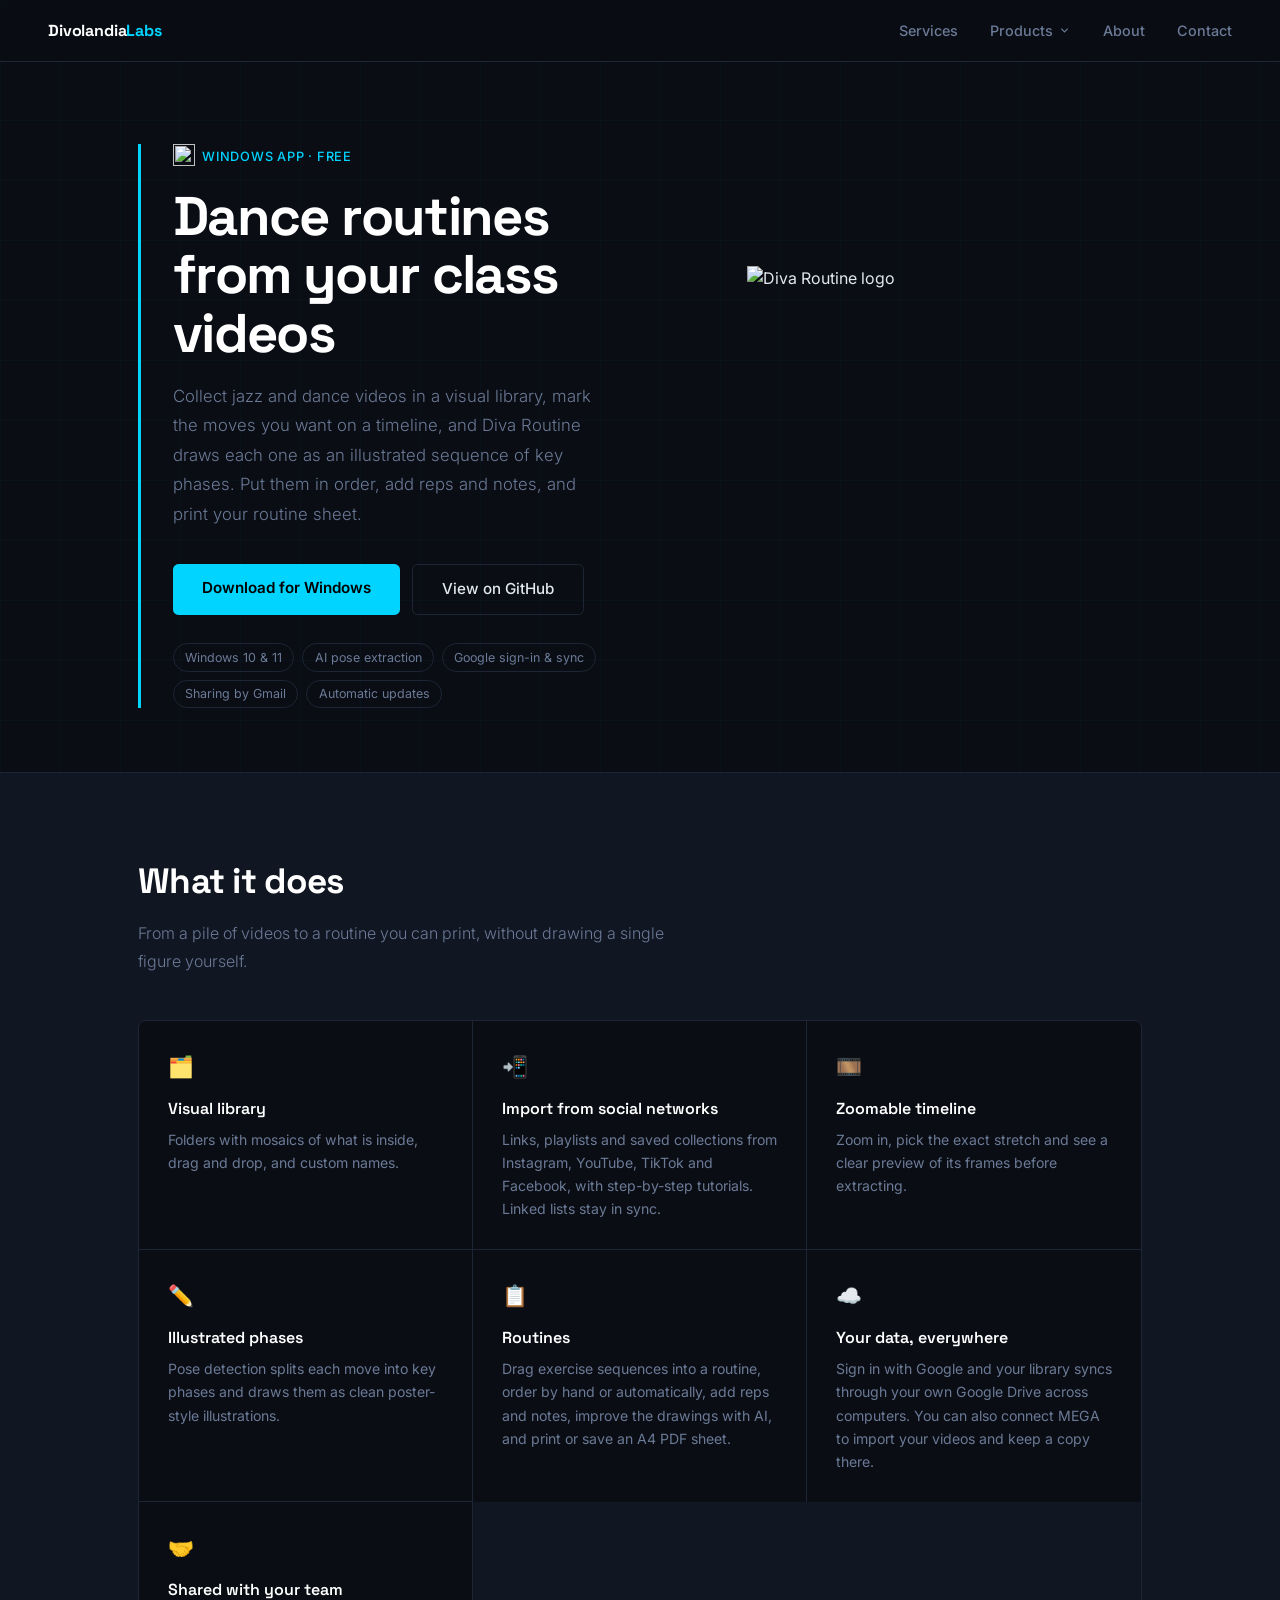
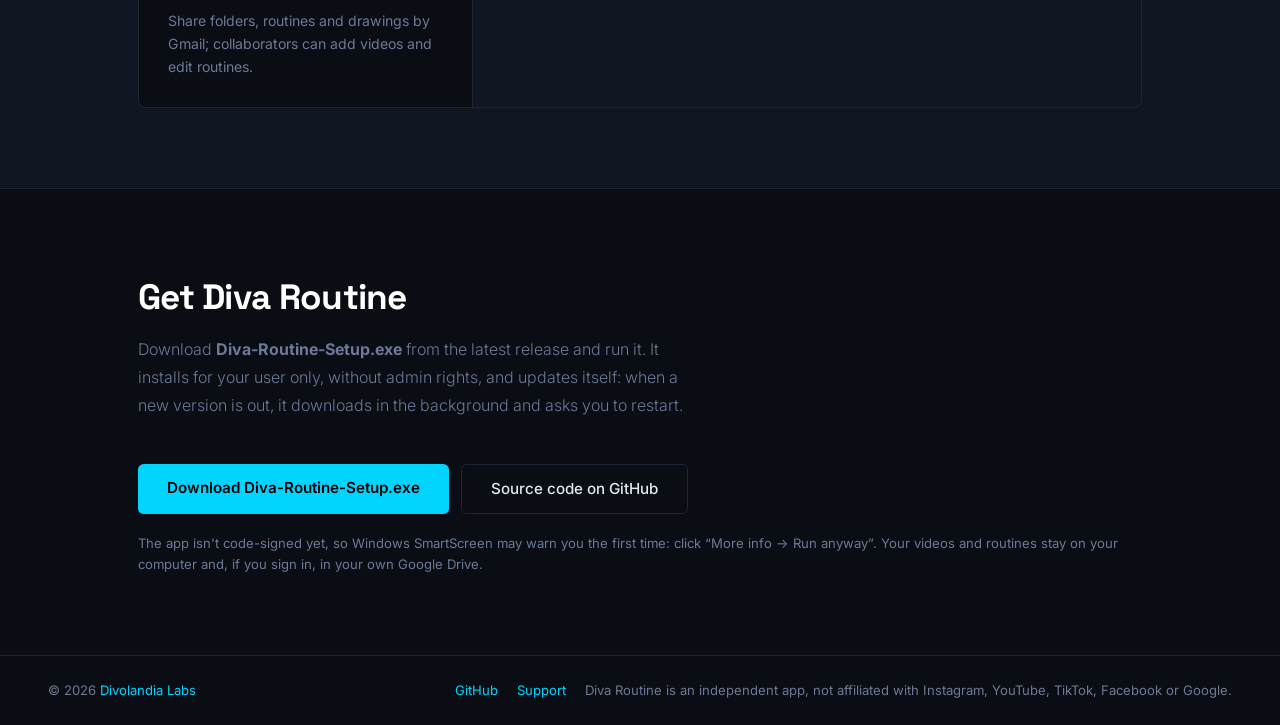
==== diva-routine/index.html @ fcf29b05 "update: Diva Routine — exercise sequences, AI drawings and MEGA" ====
<!DOCTYPE html>
<html lang="en">
<head>
  <meta charset="UTF-8" />
  <meta name="viewport" content="width=device-width, initial-scale=1.0, viewport-fit=cover" />
  <title>Diva Routine — Divolandia Labs</title>
  <meta name="description" content="Diva Routine turns dance class videos into illustrated training routines: AI pose extraction, printable sheets, Google sync and sharing. Free for Windows." />
  <link rel="canonical" href="https://divolandialabs.github.io/diva-routine/" />
  <meta name="theme-color" content="#0a0d14" />
  <meta name="color-scheme" content="dark" />
  <link rel="icon" href="img/icon.png" />

  <meta property="og:type" content="website" />
  <meta property="og:url" content="https://divolandialabs.github.io/diva-routine/" />
  <meta property="og:site_name" content="Divolandia Labs" />
  <meta property="og:title" content="Diva Routine — Dance routines from your videos" />
  <meta property="og:description" content="Collect class videos, mark the moves on a timeline and get illustrated routine sheets." />
  <meta property="og:image" content="https://divolandialabs.github.io/diva-routine/img/icon.png" />

  <link rel="preconnect" href="https://fonts.googleapis.com" />
  <link rel="preconnect" href="https://fonts.gstatic.com" crossorigin />
  <link href="https://fonts.googleapis.com/css2?family=Space+Grotesk:wght@300;400;500;700&family=Inter:wght@300;400;500&display=swap" rel="stylesheet" />
  <link rel="stylesheet" href="../products.css" />
  <style>
    .p-eyebrow img { width: 22px; height: 22px; vertical-align: -5px; margin-right: .45rem; }
    .p-logo { width: min(320px, 70vw); height: auto; justify-self: center; }
  </style>
</head>
<body>

  <nav aria-label="Main navigation">
    <a href="../" class="nav-logo">Divolandia<span>Labs</span></a>
    <ul class="nav-links">
      <li><a href="../#services">Services</a></li>
      <li class="nav-products" id="navProducts">
        <button class="nav-products-btn" id="productsBtn" aria-haspopup="true" aria-expanded="false" aria-controls="productsMenu">
          <span>Products</span>
          <svg viewBox="0 0 20 20" fill="none" stroke="currentColor" stroke-width="1.8" aria-hidden="true"><path d="M5 7l5 5 5-5"/></svg>
        </button>
        <ul class="products-menu" id="productsMenu">
          <li><a href="https://divolandialabs.github.io/onoffether/">
            <span class="pm-icon" aria-hidden="true"><img src="../img/products/onoffether.png" alt="" width="26" height="26" style="display:block" /></span>
            <span><span class="pm-name">OnOffEther</span><span class="pm-desc">Wired internet on/off in one click</span></span>
          </a></li>
          <li><a href="../local-media-for-alexa/">
            <span class="pm-icon" aria-hidden="true"><img src="../img/products/local-media-for-alexa.svg" alt="" width="26" height="26" style="display:block" /></span>
            <span><span class="pm-name">Local Media for Alexa</span><span class="pm-desc">Your Raspberry Pi music on Alexa</span></span>
          </a></li>
          <li><a href="../private-bookmarks/">
            <span class="pm-icon" aria-hidden="true">🔒</span>
            <span><span class="pm-name">Private Bookmarks</span><span class="pm-desc">PIN-protect your Chrome bookmarks</span></span>
          </a></li>
          <li><a href="../neocalc/">
            <span class="pm-icon" aria-hidden="true"><img src="../neocalc/img/icon.png" alt="" width="26" height="26" style="display:block" /></span>
            <span><span class="pm-name">NeoCalc</span><span class="pm-desc">Windows calculator with 26 themes</span></span>
          </a></li>
          <li><a href="../preview-volume/">
            <span class="pm-icon" aria-hidden="true"><img src="../img/products/preview-volume.png" alt="" width="26" height="26" style="display:block" /></span>
            <span><span class="pm-name">Preview Volume</span><span class="pm-desc">Volume bar on Spotify's taskbar preview</span></span>
          </a></li>
          <li><a href="../diva-routine/" aria-current="page">
            <span class="pm-icon" aria-hidden="true"><img src="../img/products/diva-routine.png" alt="" width="26" height="26" style="display:block" /></span>
            <span><span class="pm-name">Diva Routine</span><span class="pm-desc">Dance routines from videos, drawn by AI</span></span>
          </a></li>
        </ul>
      </li>
      <li><a href="../#about">About</a></li>
      <li><a href="../#contact">Contact</a></li>
    </ul>
  </nav>

  <main>
    <section class="p-hero">
      <div class="p-hero-left">
        <p class="p-eyebrow"><img src="img/icon.png" alt="" />Windows app · free</p>
        <h1>Dance routines from your class videos</h1>
        <p class="p-sub">Collect jazz and dance videos in a visual library, mark the moves you want on a timeline, and Diva Routine draws each one as an illustrated sequence of key phases. Put them in order, add reps and notes, and print your routine sheet.</p>
        <div class="p-actions">
          <a href="https://github.com/DivolandiaLabs/diva-routine/releases/latest" class="btn-primary" target="_blank" rel="noopener">Download for Windows</a>
          <a href="https://github.com/DivolandiaLabs/diva-routine" class="btn-ghost" target="_blank" rel="noopener">View on GitHub</a>
        </div>
        <div class="p-tags">
          <span class="p-tag">Windows 10 &amp; 11</span>
          <span class="p-tag">AI pose extraction</span>
          <span class="p-tag">Google sign-in &amp; sync</span>
          <span class="p-tag">Sharing by Gmail</span>
          <span class="p-tag">Automatic updates</span>
        </div>
      </div>
      <img class="p-logo" src="img/icon.png" width="512" height="512" alt="Diva Routine logo" />
    </section>

    <section class="p-section alt">
      <div class="p-inner">
        <div class="section-head">
          <h2>What it does</h2>
          <p>From a pile of videos to a routine you can print, without drawing a single figure yourself.</p>
        </div>
        <div class="features">
          <div class="feature">
            <div class="feature-icon" aria-hidden="true">🗂️</div>
            <h3>Visual library</h3>
            <p>Folders with mosaics of what is inside, drag and drop, and custom names.</p>
          </div>
          <div class="feature">
            <div class="feature-icon" aria-hidden="true">📲</div>
            <h3>Import from social networks</h3>
            <p>Links, playlists and saved collections from Instagram, YouTube, TikTok and Facebook, with step-by-step tutorials. Linked lists stay in sync.</p>
          </div>
          <div class="feature">
            <div class="feature-icon" aria-hidden="true">🎞️</div>
            <h3>Zoomable timeline</h3>
            <p>Zoom in, pick the exact stretch and see a clear preview of its frames before extracting.</p>
          </div>
          <div class="feature">
            <div class="feature-icon" aria-hidden="true">✏️</div>
            <h3>Illustrated phases</h3>
            <p>Pose detection splits each move into key phases and draws them as clean poster-style illustrations.</p>
          </div>
          <div class="feature">
            <div class="feature-icon" aria-hidden="true">📋</div>
            <h3>Routines</h3>
            <p>Drag exercise sequences into a routine, order by hand or automatically, add reps and notes, improve the drawings with AI, and print or save an A4 PDF sheet.</p>
          </div>
          <div class="feature">
            <div class="feature-icon" aria-hidden="true">☁️</div>
            <h3>Your data, everywhere</h3>
            <p>Sign in with Google and your library syncs through your own Google Drive across computers. You can also connect MEGA to import your videos and keep a copy there.</p>
          </div>
          <div class="feature">
            <div class="feature-icon" aria-hidden="true">🤝</div>
            <h3>Shared with your team</h3>
            <p>Share folders, routines and drawings by Gmail; collaborators can add videos and edit routines.</p>
          </div>
        </div>
      </div>
    </section>

    <section class="p-section">
      <div class="p-inner">
        <div class="section-head">
          <h2>Get Diva Routine</h2>
          <p>Download <strong>Diva-Routine-Setup.exe</strong> from the latest release and run it. It installs for your user only, without admin rights, and updates itself: when a new version is out, it downloads in the background and asks you to restart.</p>
        </div>
        <div class="p-actions">
          <a href="https://github.com/DivolandiaLabs/diva-routine/releases/latest" class="btn-primary" target="_blank" rel="noopener">Download Diva-Routine-Setup.exe</a>
          <a href="https://github.com/DivolandiaLabs/diva-routine" class="btn-ghost" target="_blank" rel="noopener">Source code on GitHub</a>
        </div>
        <p class="note">The app isn't code-signed yet, so Windows SmartScreen may warn you the first time: click “More info → Run anyway”. Your videos and routines stay on your computer and, if you sign in, in your own Google Drive.</p>
      </div>
    </section>
  </main>

  <footer>
    <p>© 2026 <a href="../">Divolandia Labs</a></p>
    <div class="footer-meta">
      <p><a href="https://github.com/DivolandiaLabs/diva-routine" target="_blank" rel="noopener">GitHub</a></p>
      <p><a href="https://github.com/DivolandiaLabs/diva-routine/issues" target="_blank" rel="noopener">Support</a></p>
      <p>Diva Routine is an independent app, not affiliated with Instagram, YouTube, TikTok, Facebook or Google.</p>
    </div>
  </footer>

  <script src="../products.js"></script>
</body>
</html>
---- products.css ----
/* Estilos compartidos de las páginas de producto (mismo aspecto que index.html) */
:root {
  --bg:       #0a0d14;
  --surface:  #111623;
  --surface2: #161c2d;
  --border:   #1e2535;
  --cyan:     #00d4ff;
  --cyan-dim: #0094b3;
  --cyan-bg:  rgba(0,212,255,.07);
  --text:     #e2e8f0;
  --muted:    #6b7a96;
  --white:    #ffffff;
}
*, *::before, *::after { box-sizing: border-box; margin: 0; padding: 0; }
html { scroll-behavior: smooth; color-scheme: dark; }
body {
  background: var(--bg);
  color: var(--text);
  font-family: 'Inter', sans-serif;
  font-size: 16px;
  line-height: 1.6;
  -webkit-font-smoothing: antialiased;
}
body::before {
  content: '';
  position: fixed; inset: 0; z-index: -1;
  background-image:
    linear-gradient(rgba(0,212,255,.03) 1px, transparent 1px),
    linear-gradient(90deg, rgba(0,212,255,.03) 1px, transparent 1px);
  background-size: 60px 60px;
  pointer-events: none;
}
a:focus-visible, button:focus-visible {
  outline: 2px solid var(--cyan);
  outline-offset: 3px;
  border-radius: .25rem;
}
code {
  font-family: ui-monospace, 'Cascadia Code', Consolas, monospace;
  font-size: .86em; color: var(--cyan);
  background: var(--cyan-bg); padding: .1rem .35rem; border-radius: .25rem;
}

/* ── NAV ── */
nav {
  position: fixed; top: 0; left: 0; right: 0; z-index: 100;
  display: flex; align-items: center; justify-content: space-between;
  gap: 1rem;
  padding: 1.1rem 3rem;
  background: rgba(10,13,20,.88);
  backdrop-filter: blur(12px);
  -webkit-backdrop-filter: blur(12px);
  border-bottom: 1px solid var(--border);
}
.nav-logo {
  font-family: 'Space Grotesk', sans-serif;
  font-weight: 700; font-size: 1rem;
  color: var(--white); letter-spacing: -.01em;
  text-decoration: none; white-space: nowrap; flex-shrink: 0;
}
.nav-logo span { color: var(--cyan); }
.nav-links { display: flex; align-items: center; gap: 2rem; list-style: none; }
.nav-links a {
  color: var(--muted); text-decoration: none;
  font-size: .9rem; font-weight: 500;
  transition: color .15s;
}
.nav-links a:hover { color: var(--cyan); }

.nav-products { position: relative; }
.nav-products-btn {
  display: flex; align-items: center; gap: .3rem;
  background: none; border: none; cursor: pointer;
  color: var(--muted); font-family: 'Inter', sans-serif;
  font-size: .9rem; font-weight: 500; line-height: inherit;
  transition: color .15s;
}
.nav-products-btn:hover, .nav-products.open .nav-products-btn { color: var(--cyan); }
.nav-products-btn svg { width: 13px; height: 13px; transition: transform .15s; }
.nav-products.open .nav-products-btn svg { transform: rotate(180deg); }
.products-menu {
  display: none;
  position: absolute; top: calc(100% + .9rem); left: 50%;
  transform: translateX(-50%);
  background: var(--surface2); border: 1px solid var(--border);
  border-radius: .5rem; padding: .4rem;
  box-shadow: 0 12px 32px rgba(0,0,0,.45);
  min-width: 290px; list-style: none; z-index: 110;
}
.nav-products.open .products-menu { display: block; }
.products-menu a {
  display: flex; align-items: center; gap: .8rem;
  padding: .65rem .8rem; border-radius: .35rem;
  color: var(--text);
}
.products-menu a:hover, .products-menu a[aria-current="page"] { background: var(--cyan-bg); }
.products-menu .pm-icon {
  width: 34px; height: 34px; border-radius: .35rem; flex-shrink: 0;
  background: var(--cyan-bg);
  display: flex; align-items: center; justify-content: center; font-size: 1.05rem;
}
.products-menu .pm-name {
  display: block; font-family: 'Space Grotesk', sans-serif;
  font-weight: 600; font-size: .92rem; color: var(--white);
}
.products-menu .pm-desc { display: block; font-size: .78rem; color: var(--muted); font-weight: 400; }
.products-menu a:hover .pm-name, .products-menu a[aria-current="page"] .pm-name { color: var(--cyan); }

/* ── HERO ── */
.p-hero {
  max-width: 1100px; margin: 0 auto;
  padding: 9rem 3rem 4rem;
  display: grid; grid-template-columns: 1fr 1fr;
  gap: 4rem; align-items: center;
}
.p-hero-left { border-left: 3px solid var(--cyan); padding-left: 2rem; }
.p-eyebrow {
  font-size: .8rem; color: var(--cyan);
  font-weight: 500; letter-spacing: .06em;
  margin-bottom: 1.2rem; text-transform: uppercase;
}
h1 {
  font-family: 'Space Grotesk', sans-serif;
  font-size: clamp(2.2rem, 5vw, 3.4rem);
  font-weight: 700; line-height: 1.08;
  letter-spacing: -.03em; color: var(--white);
  margin-bottom: 1.2rem;
}
.p-sub {
  font-size: 1.05rem; color: var(--muted);
  line-height: 1.75; max-width: 460px;
  margin-bottom: 2.2rem; font-weight: 300;
}
.p-actions { display: flex; gap: .8rem; flex-wrap: wrap; }
.btn-primary {
  background: var(--cyan); color: #000;
  padding: .75rem 1.8rem; border-radius: .35rem;
  font-weight: 600; font-size: .95rem;
  text-decoration: none; transition: opacity .15s;
}
.btn-primary:hover { opacity: .85; }
.btn-ghost {
  border: 1px solid var(--border); color: var(--text);
  padding: .75rem 1.8rem; border-radius: .35rem;
  font-weight: 500; font-size: .95rem;
  text-decoration: none; transition: border-color .15s, color .15s;
}
.btn-ghost:hover { border-color: var(--cyan); color: var(--cyan); }
.p-tags { display: flex; flex-wrap: wrap; gap: .5rem; margin-top: 1.8rem; }
.p-tag {
  font-size: .78rem; color: var(--muted);
  border: 1px solid var(--border); border-radius: 999px;
  padding: .2rem .7rem;
}
.p-shot {
  width: 100%; height: auto; display: block;
  border: 1px solid var(--border); border-radius: .5rem;
  box-shadow: 0 20px 50px rgba(0,0,0,.45);
}

/* ── SECTIONS ── */
.p-section { border-top: 1px solid var(--border); }
.p-section.alt { background: var(--surface); }
.p-inner { max-width: 1100px; margin: 0 auto; padding: 5rem 3rem; }
.section-head { margin-bottom: 2.8rem; }
.section-head h2 {
  font-family: 'Space Grotesk', sans-serif;
  font-size: clamp(1.6rem, 3.2vw, 2.2rem);
  font-weight: 700; letter-spacing: -.02em;
  color: var(--white); margin-bottom: .6rem;
}
.section-head p { color: var(--muted); max-width: 560px; font-weight: 300; line-height: 1.75; }

.features {
  display: grid; grid-template-columns: repeat(3, 1fr);
  border: 1px solid var(--border); border-radius: .5rem; overflow: hidden;
}
.feature {
  padding: 1.8rem;
  border-right: 1px solid var(--border);
  border-bottom: 1px solid var(--border);
  background: var(--bg);
  transition: background .15s;
}
.feature:nth-child(3n) { border-right: none; }
.feature:nth-last-child(-n+3) { border-bottom: none; }
.feature:hover { background: var(--surface2); }
.feature-icon { font-size: 1.3rem; margin-bottom: .8rem; }
.feature h3 {
  font-family: 'Space Grotesk', sans-serif;
  font-size: 1rem; font-weight: 600; color: var(--white);
  margin-bottom: .4rem;
}
.feature p { font-size: .88rem; color: var(--muted); line-height: 1.65; }

.gallery { display: grid; grid-template-columns: 1fr 1fr; gap: 2rem; }
.gallery figure { margin: 0; }
.gallery figcaption { font-size: .88rem; color: var(--muted); margin-top: .8rem; line-height: 1.6; }
.gallery figcaption strong { color: var(--white); font-weight: 600; }

.voice { display: grid; grid-template-columns: repeat(2, 1fr); gap: .7rem; }
.voice li {
  list-style: none;
  background: var(--bg); border: 1px solid var(--border);
  border-radius: .4rem; padding: .8rem 1.1rem;
  font-size: .92rem; color: var(--text);
}
.voice li::before { content: '🗣  '; }

.steps { counter-reset: step; display: grid; grid-template-columns: minmax(0, 1fr); gap: 1rem; max-width: 760px; }
.step {
  counter-increment: step;
  display: grid; grid-template-columns: 2.4rem minmax(0, 1fr); gap: 1rem;
  align-items: start;
}
.step::before {
  content: counter(step);
  width: 2.4rem; height: 2.4rem; border-radius: 50%;
  display: flex; align-items: center; justify-content: center;
  background: var(--cyan-bg); color: var(--cyan);
  font-family: 'Space Grotesk', sans-serif; font-weight: 700;
}
.step h3 { font-family: 'Space Grotesk', sans-serif; font-size: 1rem; color: var(--white); margin-bottom: .2rem; }
.step p { font-size: .9rem; color: var(--muted); }
pre {
  background: var(--bg); border: 1px solid var(--border);
  border-radius: .4rem; padding: 1rem 1.2rem; margin-top: .6rem;
  overflow-x: auto; font-size: .85rem; line-height: 1.7;
  font-family: ui-monospace, 'Cascadia Code', Consolas, monospace;
  color: var(--text);
}

/* Pricing */
.plans { display: grid; grid-template-columns: repeat(4, 1fr); gap: 1rem; }
.plan {
  background: var(--bg); border: 1px solid var(--border);
  border-radius: .5rem; padding: 1.6rem 1.4rem;
  position: relative;
}
.plan.featured { border-color: var(--cyan-dim); background: var(--cyan-bg); }
.plan-badge {
  position: absolute; top: -.7rem; left: 1.4rem;
  background: var(--cyan); color: #000;
  font-size: .72rem; font-weight: 700; padding: .1rem .6rem; border-radius: 999px;
}
.plan h3 { font-family: 'Space Grotesk', sans-serif; font-size: 1rem; color: var(--white); margin-bottom: .6rem; }
.plan-price { font-family: 'Space Grotesk', sans-serif; font-size: 2rem; font-weight: 700; color: var(--white); line-height: 1.1; }
.plan-period { font-size: .82rem; color: var(--muted); margin-bottom: .9rem; }
.plan p { font-size: .86rem; color: var(--muted); }

table.compare {
  width: 100%; border-collapse: collapse; margin-top: 2rem;
  font-size: .9rem;
}
.compare th, .compare td { padding: .75rem 1rem; border-bottom: 1px solid var(--border); text-align: left; }
.compare th { color: var(--white); font-family: 'Space Grotesk', sans-serif; font-weight: 600; }
.compare td:not(:first-child), .compare th:not(:first-child) { text-align: center; width: 22%; }
.compare td { color: var(--muted); }
.compare td.yes { color: var(--cyan); }
.note { font-size: .82rem; color: var(--muted); margin-top: 1.2rem; }
.note a, .p-inner p a { color: var(--cyan); }

/* ── FOOTER ── */
footer {
  background: var(--bg);
  border-top: 1px solid var(--border);
  padding: 1.5rem 3rem;
  display: flex; align-items: center; justify-content: space-between;
  gap: 1rem; flex-wrap: wrap;
}
footer p { font-size: .82rem; color: var(--muted); }
footer a { color: var(--cyan); text-decoration: none; }
footer a:hover { opacity: .7; }
.footer-meta { display: flex; align-items: center; gap: 1.2rem; flex-wrap: wrap; }

/* ── RESPONSIVE ── */
@media (max-width: 900px) {
  .plans { grid-template-columns: repeat(2, 1fr); row-gap: 1.6rem; }
}
@media (max-width: 768px) {
  nav { padding: .9rem 1.2rem; }
  .nav-links {
    gap: 1.1rem;
    overflow-x: auto;
    -webkit-overflow-scrolling: touch;
    scrollbar-width: none;
  }
  .nav-links::-webkit-scrollbar { display: none; }
  .nav-links a, .nav-products-btn { font-size: .82rem; white-space: nowrap; }
  .products-menu {
    position: fixed; top: var(--nav-bottom, 3.6rem);
    left: 1rem; right: 1rem; transform: none; min-width: 0;
  }
  .products-menu a { white-space: normal; }
  .p-hero { grid-template-columns: 1fr; gap: 2.5rem; padding: 7rem 1.2rem 3rem; }
  .p-hero-left { padding-left: 1.2rem; }
  .p-inner { padding: 3.5rem 1.2rem; }
  .features { grid-template-columns: 1fr; }
  .feature { border-right: none; border-bottom: 1px solid var(--border); }
  .feature:nth-last-child(-n+3) { border-bottom: 1px solid var(--border); }
  .feature:last-child { border-bottom: none; }
  .gallery, .voice { grid-template-columns: 1fr; }
  .compare th, .compare td { padding: .6rem .5rem; }
  footer { padding: 1.5rem 1.2rem; flex-direction: column; gap: .6rem; text-align: center; }
}
@media (max-width: 480px) {
  .plans { grid-template-columns: 1fr; }
  .p-actions .btn-primary, .p-actions .btn-ghost { width: 100%; text-align: center; }
}
@media (prefers-reduced-motion: reduce) {
  html { scroll-behavior: auto; }
  * { transition: none !important; }
}
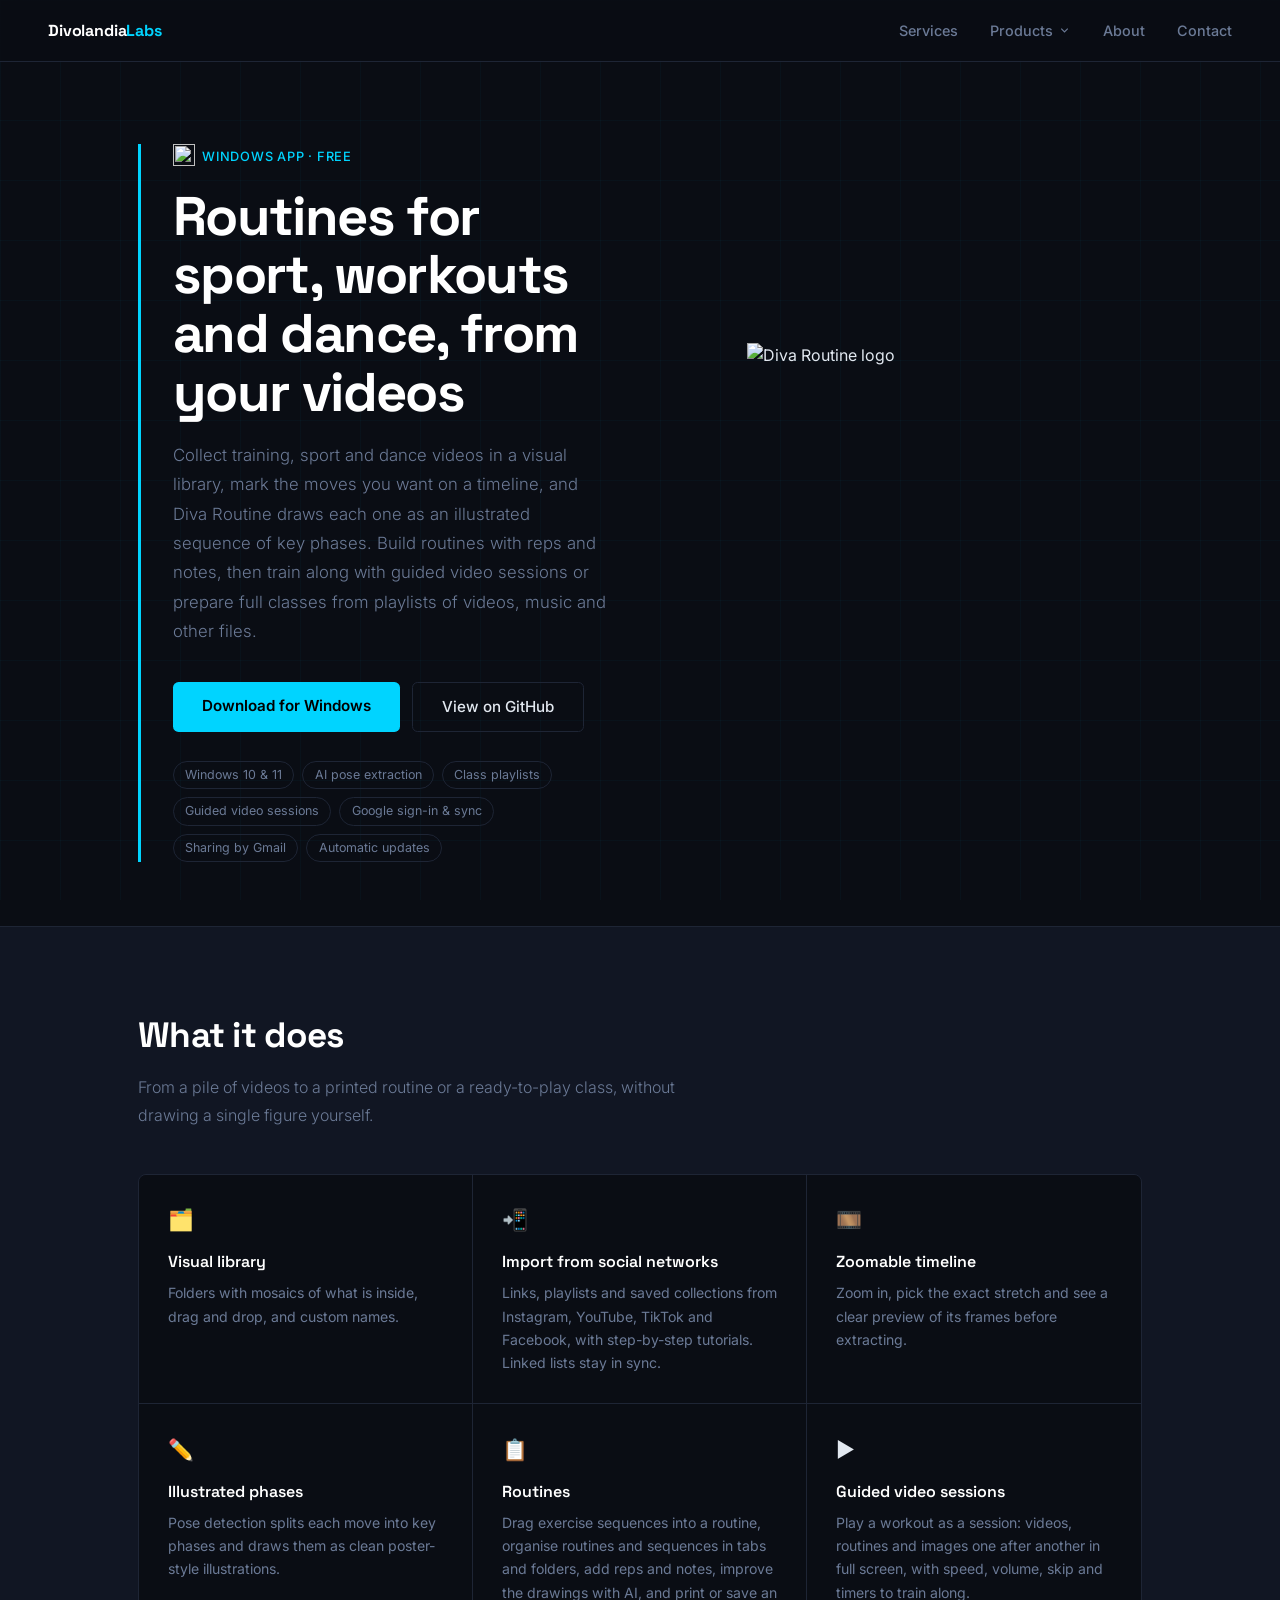
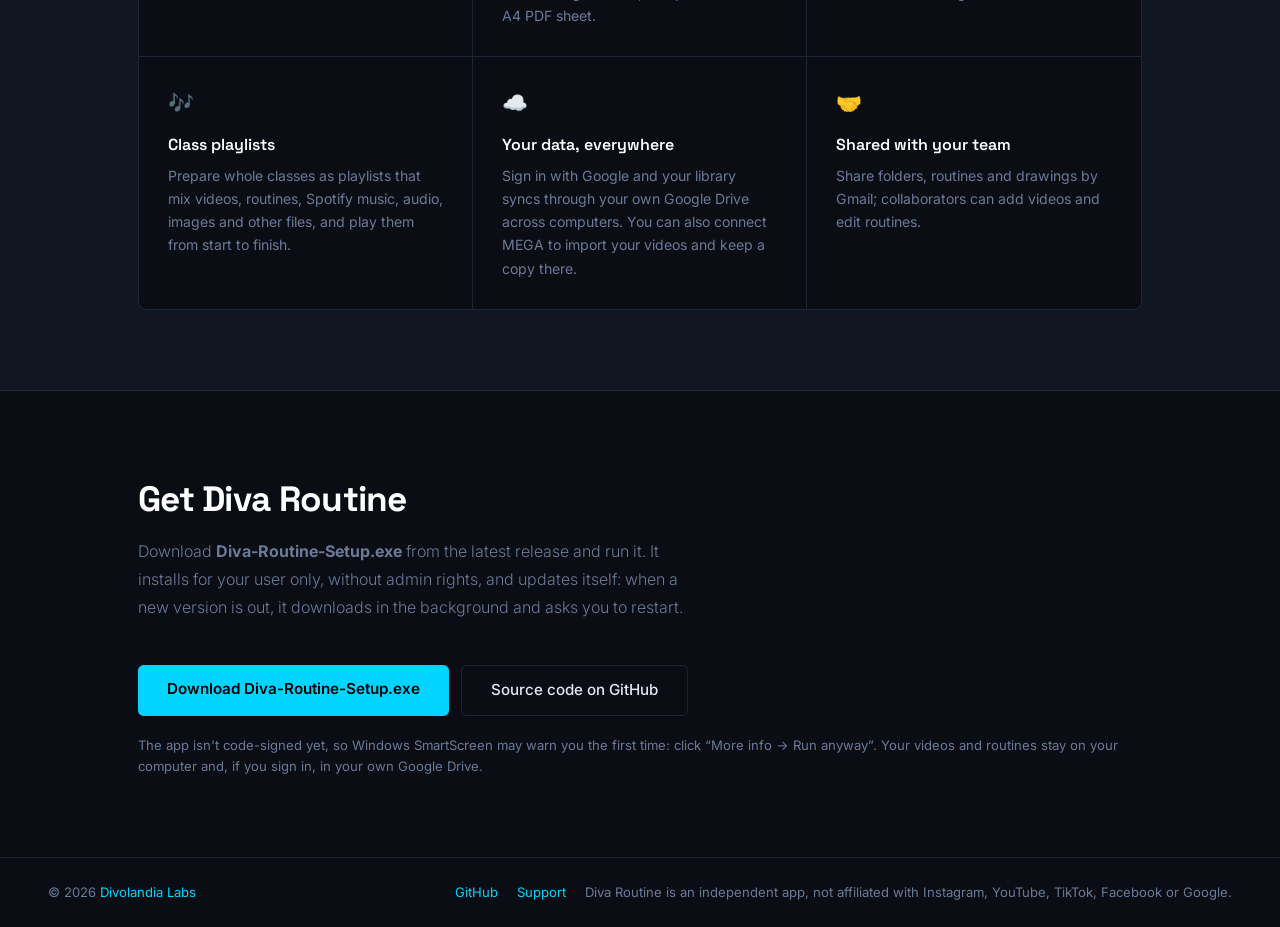
==== commit a37149bb: "update: diva-routine — sport, workout and dance routines, guided video sessions and class playlists " ====
--- a/diva-routine/index.html
+++ b/diva-routine/index.html
@@ -4,7 +4,7 @@
   <meta charset="UTF-8" />
   <meta name="viewport" content="width=device-width, initial-scale=1.0, viewport-fit=cover" />
   <title>Diva Routine — Divolandia Labs</title>
-  <meta name="description" content="Diva Routine turns dance class videos into illustrated training routines: AI pose extraction, printable sheets, Google sync and sharing. Free for Windows." />
+  <meta name="description" content="Diva Routine turns your videos into illustrated routines for sport, workouts and dance, and plays guided video sessions and full classes from playlists of videos, music and other files. Free for Windows." />
   <link rel="canonical" href="https://divolandialabs.github.io/diva-routine/" />
   <meta name="theme-color" content="#0a0d14" />
   <meta name="color-scheme" content="dark" />
@@ -13,8 +13,8 @@
   <meta property="og:type" content="website" />
   <meta property="og:url" content="https://divolandialabs.github.io/diva-routine/" />
   <meta property="og:site_name" content="Divolandia Labs" />
-  <meta property="og:title" content="Diva Routine — Dance routines from your videos" />
-  <meta property="og:description" content="Collect class videos, mark the moves on a timeline and get illustrated routine sheets." />
+  <meta property="og:title" content="Diva Routine — Sport, workout and dance routines from your videos" />
+  <meta property="og:description" content="Turn videos into illustrated routines and run guided training sessions and classes from playlists." />
   <meta property="og:image" content="https://divolandialabs.github.io/diva-routine/img/icon.png" />
 
   <link rel="preconnect" href="https://fonts.googleapis.com" />
@@ -60,7 +60,7 @@
           </a></li>
           <li><a href="../diva-routine/" aria-current="page">
             <span class="pm-icon" aria-hidden="true"><img src="../img/products/diva-routine.png" alt="" width="26" height="26" style="display:block" /></span>
-            <span><span class="pm-name">Diva Routine</span><span class="pm-desc">Dance routines from videos, drawn by AI</span></span>
+            <span><span class="pm-name">Diva Routine</span><span class="pm-desc">Sport, workout &amp; dance routines and video class playlists</span></span>
           </a></li>
         </ul>
       </li>
@@ -73,8 +73,8 @@
     <section class="p-hero">
       <div class="p-hero-left">
         <p class="p-eyebrow"><img src="img/icon.png" alt="" />Windows app · free</p>
-        <h1>Dance routines from your class videos</h1>
-        <p class="p-sub">Collect jazz and dance videos in a visual library, mark the moves you want on a timeline, and Diva Routine draws each one as an illustrated sequence of key phases. Put them in order, add reps and notes, and print your routine sheet.</p>
+        <h1>Routines for sport, workouts and dance, from your videos</h1>
+        <p class="p-sub">Collect training, sport and dance videos in a visual library, mark the moves you want on a timeline, and Diva Routine draws each one as an illustrated sequence of key phases. Build routines with reps and notes, then train along with guided video sessions or prepare full classes from playlists of videos, music and other files.</p>
         <div class="p-actions">
           <a href="https://github.com/DivolandiaLabs/diva-routine/releases/latest" class="btn-primary" target="_blank" rel="noopener">Download for Windows</a>
           <a href="https://github.com/DivolandiaLabs/diva-routine" class="btn-ghost" target="_blank" rel="noopener">View on GitHub</a>
@@ -82,6 +82,8 @@
         <div class="p-tags">
           <span class="p-tag">Windows 10 &amp; 11</span>
           <span class="p-tag">AI pose extraction</span>
+          <span class="p-tag">Class playlists</span>
+          <span class="p-tag">Guided video sessions</span>
           <span class="p-tag">Google sign-in &amp; sync</span>
           <span class="p-tag">Sharing by Gmail</span>
           <span class="p-tag">Automatic updates</span>
@@ -94,7 +96,7 @@
       <div class="p-inner">
         <div class="section-head">
           <h2>What it does</h2>
-          <p>From a pile of videos to a routine you can print, without drawing a single figure yourself.</p>
+          <p>From a pile of videos to a printed routine or a ready-to-play class, without drawing a single figure yourself.</p>
         </div>
         <div class="features">
           <div class="feature">
@@ -120,7 +122,17 @@
           <div class="feature">
             <div class="feature-icon" aria-hidden="true">📋</div>
             <h3>Routines</h3>
-            <p>Drag exercise sequences into a routine, order by hand or automatically, add reps and notes, improve the drawings with AI, and print or save an A4 PDF sheet.</p>
+            <p>Drag exercise sequences into a routine, organise routines and sequences in tabs and folders, add reps and notes, improve the drawings with AI, and print or save an A4 PDF sheet.</p>
+          </div>
+          <div class="feature">
+            <div class="feature-icon" aria-hidden="true">▶️</div>
+            <h3>Guided video sessions</h3>
+            <p>Play a workout as a session: videos, routines and images one after another in full screen, with speed, volume, skip and timers to train along.</p>
+          </div>
+          <div class="feature">
+            <div class="feature-icon" aria-hidden="true">🎶</div>
+            <h3>Class playlists</h3>
+            <p>Prepare whole classes as playlists that mix videos, routines, Spotify music, audio, images and other files, and play them from start to finish.</p>
           </div>
           <div class="feature">
             <div class="feature-icon" aria-hidden="true">☁️</div>
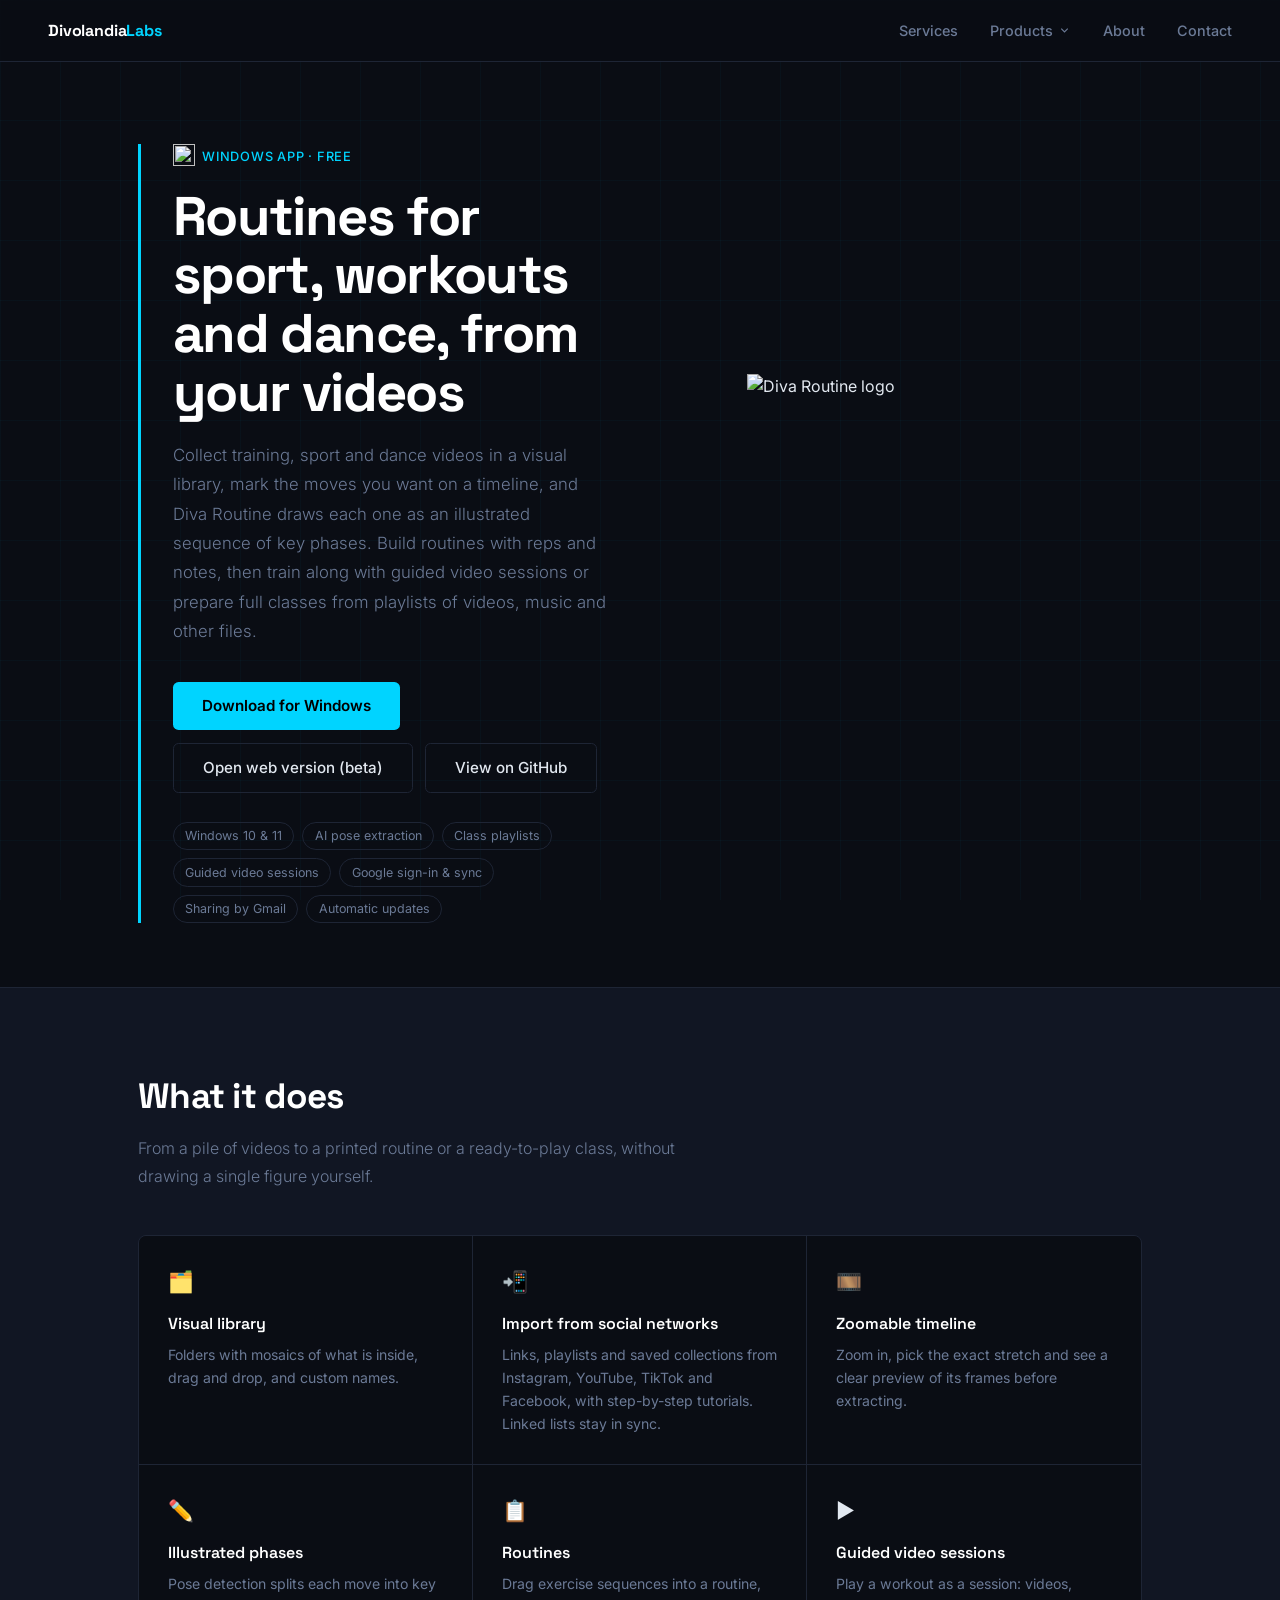
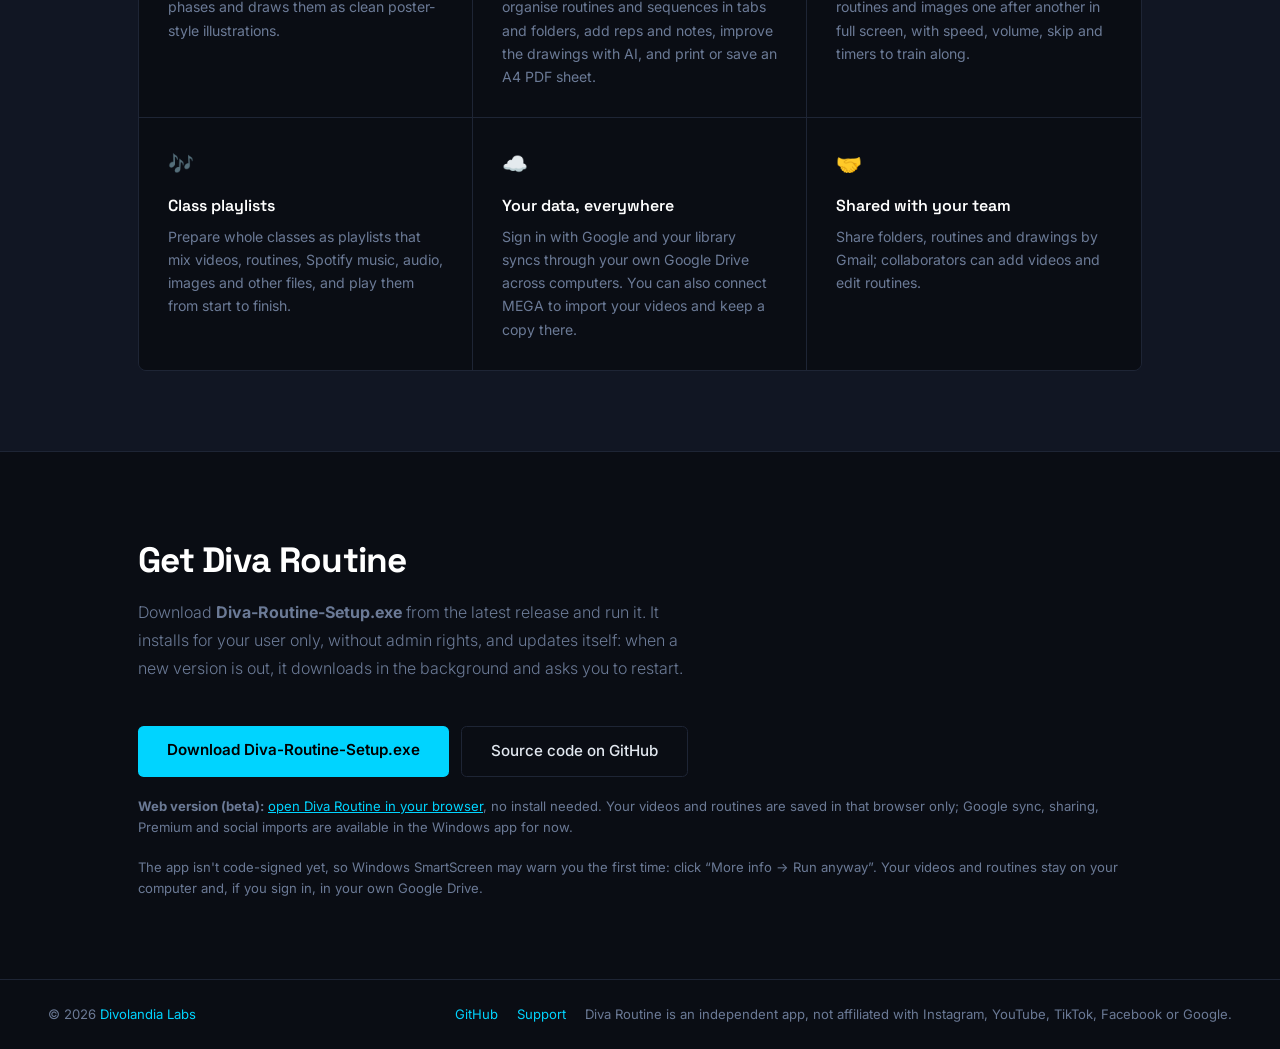
==== commit 402fa0aa: "feat: diva-routine web version (beta) at /diva-routine/app Co-Authored-By: Claude Opus 5.5 <noreply@" ====
--- a/diva-routine/index.html
+++ b/diva-routine/index.html
@@ -77,6 +77,7 @@
         <p class="p-sub">Collect training, sport and dance videos in a visual library, mark the moves you want on a timeline, and Diva Routine draws each one as an illustrated sequence of key phases. Build routines with reps and notes, then train along with guided video sessions or prepare full classes from playlists of videos, music and other files.</p>
         <div class="p-actions">
           <a href="https://github.com/DivolandiaLabs/diva-routine/releases/latest" class="btn-primary" target="_blank" rel="noopener">Download for Windows</a>
+          <a href="app/" class="btn-ghost">Open web version (beta)</a>
           <a href="https://github.com/DivolandiaLabs/diva-routine" class="btn-ghost" target="_blank" rel="noopener">View on GitHub</a>
         </div>
         <div class="p-tags">
@@ -158,6 +159,7 @@
           <a href="https://github.com/DivolandiaLabs/diva-routine/releases/latest" class="btn-primary" target="_blank" rel="noopener">Download Diva-Routine-Setup.exe</a>
           <a href="https://github.com/DivolandiaLabs/diva-routine" class="btn-ghost" target="_blank" rel="noopener">Source code on GitHub</a>
         </div>
+        <p class="note"><strong>Web version (beta):</strong> <a href="app/">open Diva Routine in your browser</a>, no install needed. Your videos and routines are saved in that browser only; Google sync, sharing, Premium and social imports are available in the Windows app for now.</p>
         <p class="note">The app isn't code-signed yet, so Windows SmartScreen may warn you the first time: click “More info → Run anyway”. Your videos and routines stay on your computer and, if you sign in, in your own Google Drive.</p>
       </div>
     </section>
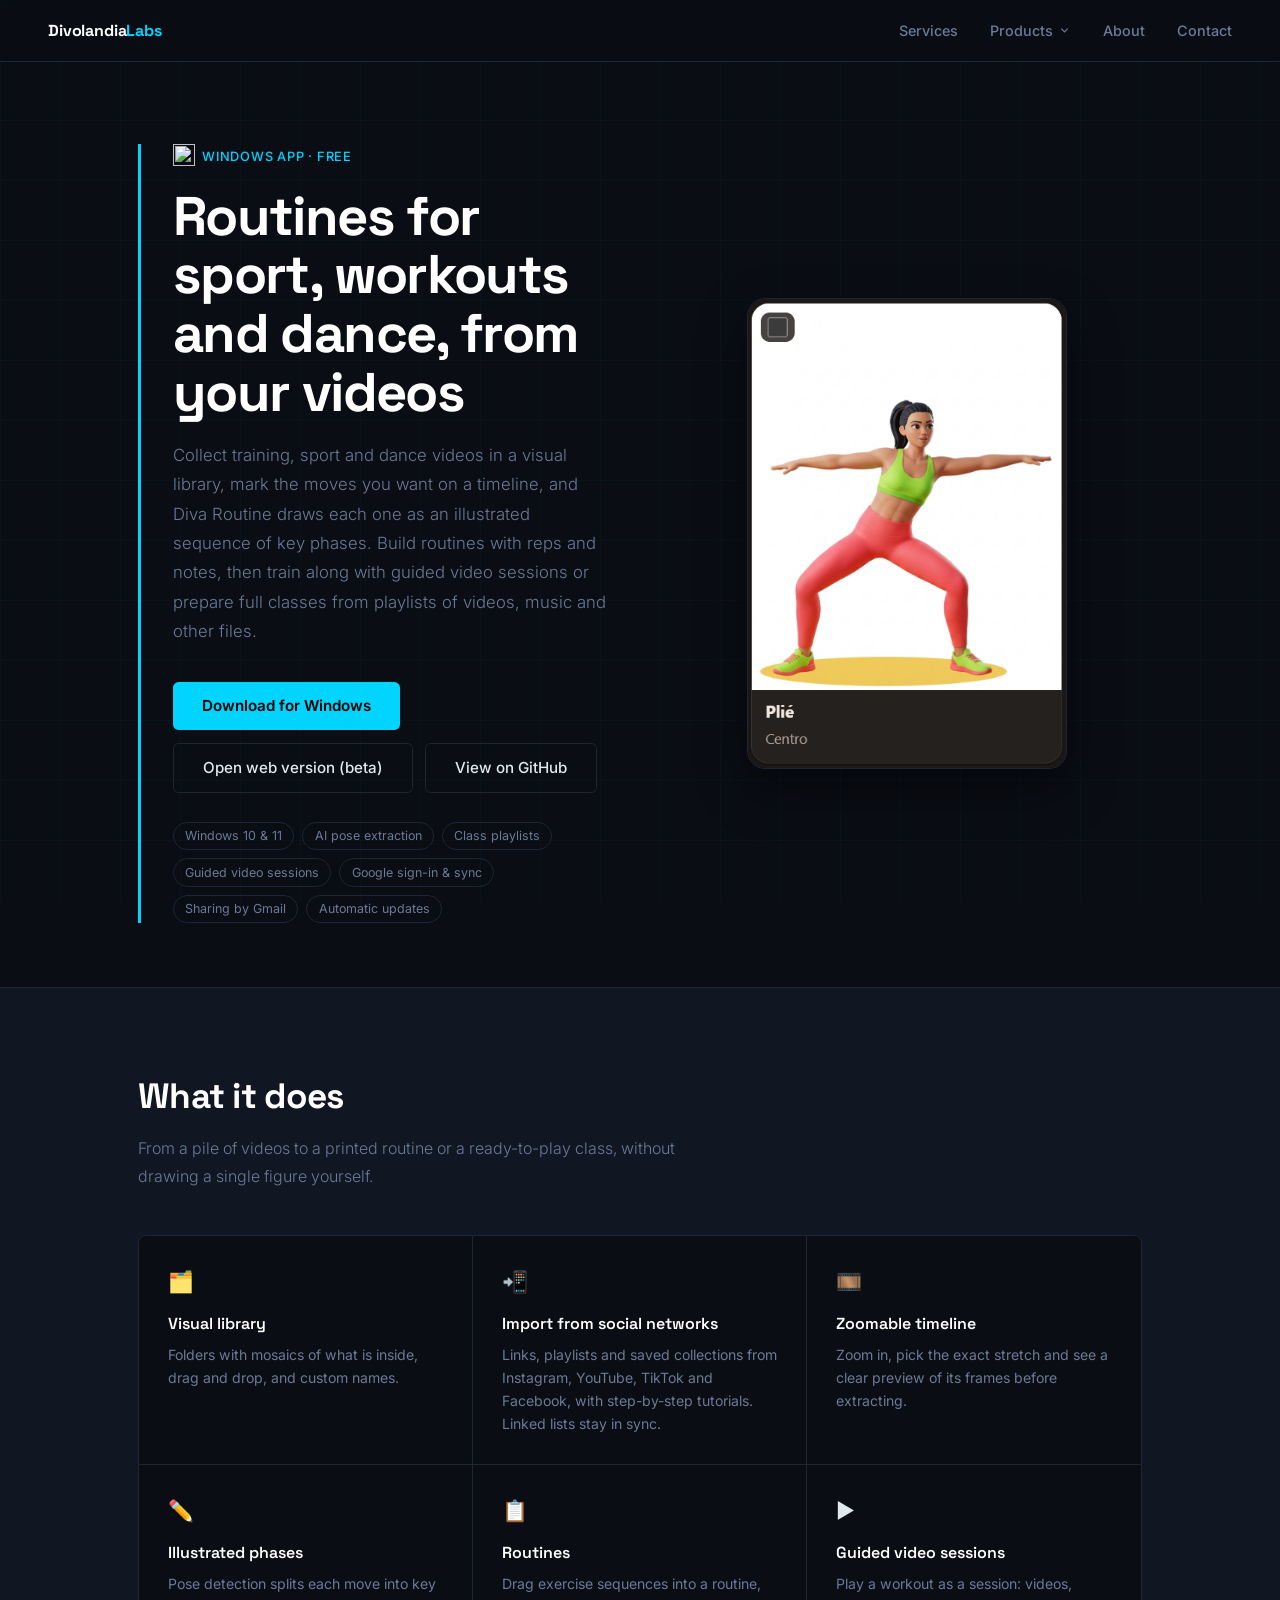
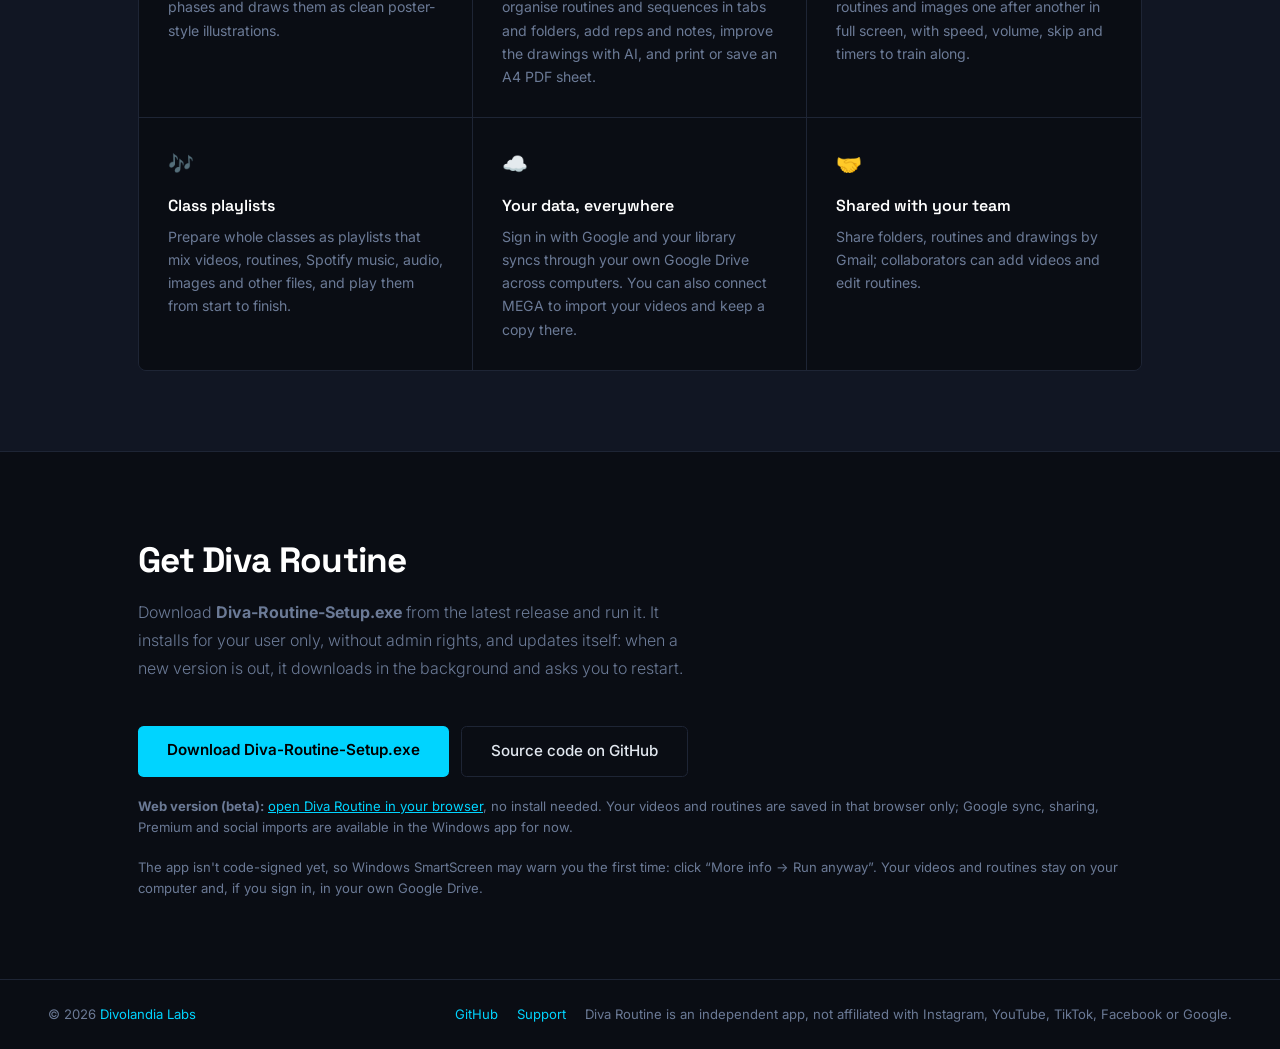
==== commit 443db053: "update: diva-routine — hero shows an example element instead of the logo Co-Authored-By: Claude Opus" ====
--- a/diva-routine/index.html
+++ b/diva-routine/index.html
@@ -24,6 +24,7 @@
   <style>
     .p-eyebrow img { width: 22px; height: 22px; vertical-align: -5px; margin-right: .45rem; }
     .p-logo { width: min(320px, 70vw); height: auto; justify-self: center; }
+    .p-shot { border-radius: 18px; box-shadow: 0 20px 50px rgb(0 0 0 / 0.45); }
   </style>
 </head>
 <body>
@@ -90,7 +91,7 @@
           <span class="p-tag">Automatic updates</span>
         </div>
       </div>
-      <img class="p-logo" src="img/icon.png" width="512" height="512" alt="Diva Routine logo" />
+      <img class="p-logo p-shot" src="img/example-element.png" width="423" height="624" alt="Diva Routine: an exercise sequence with its illustrated figure" />
     </section>
 
     <section class="p-section alt">
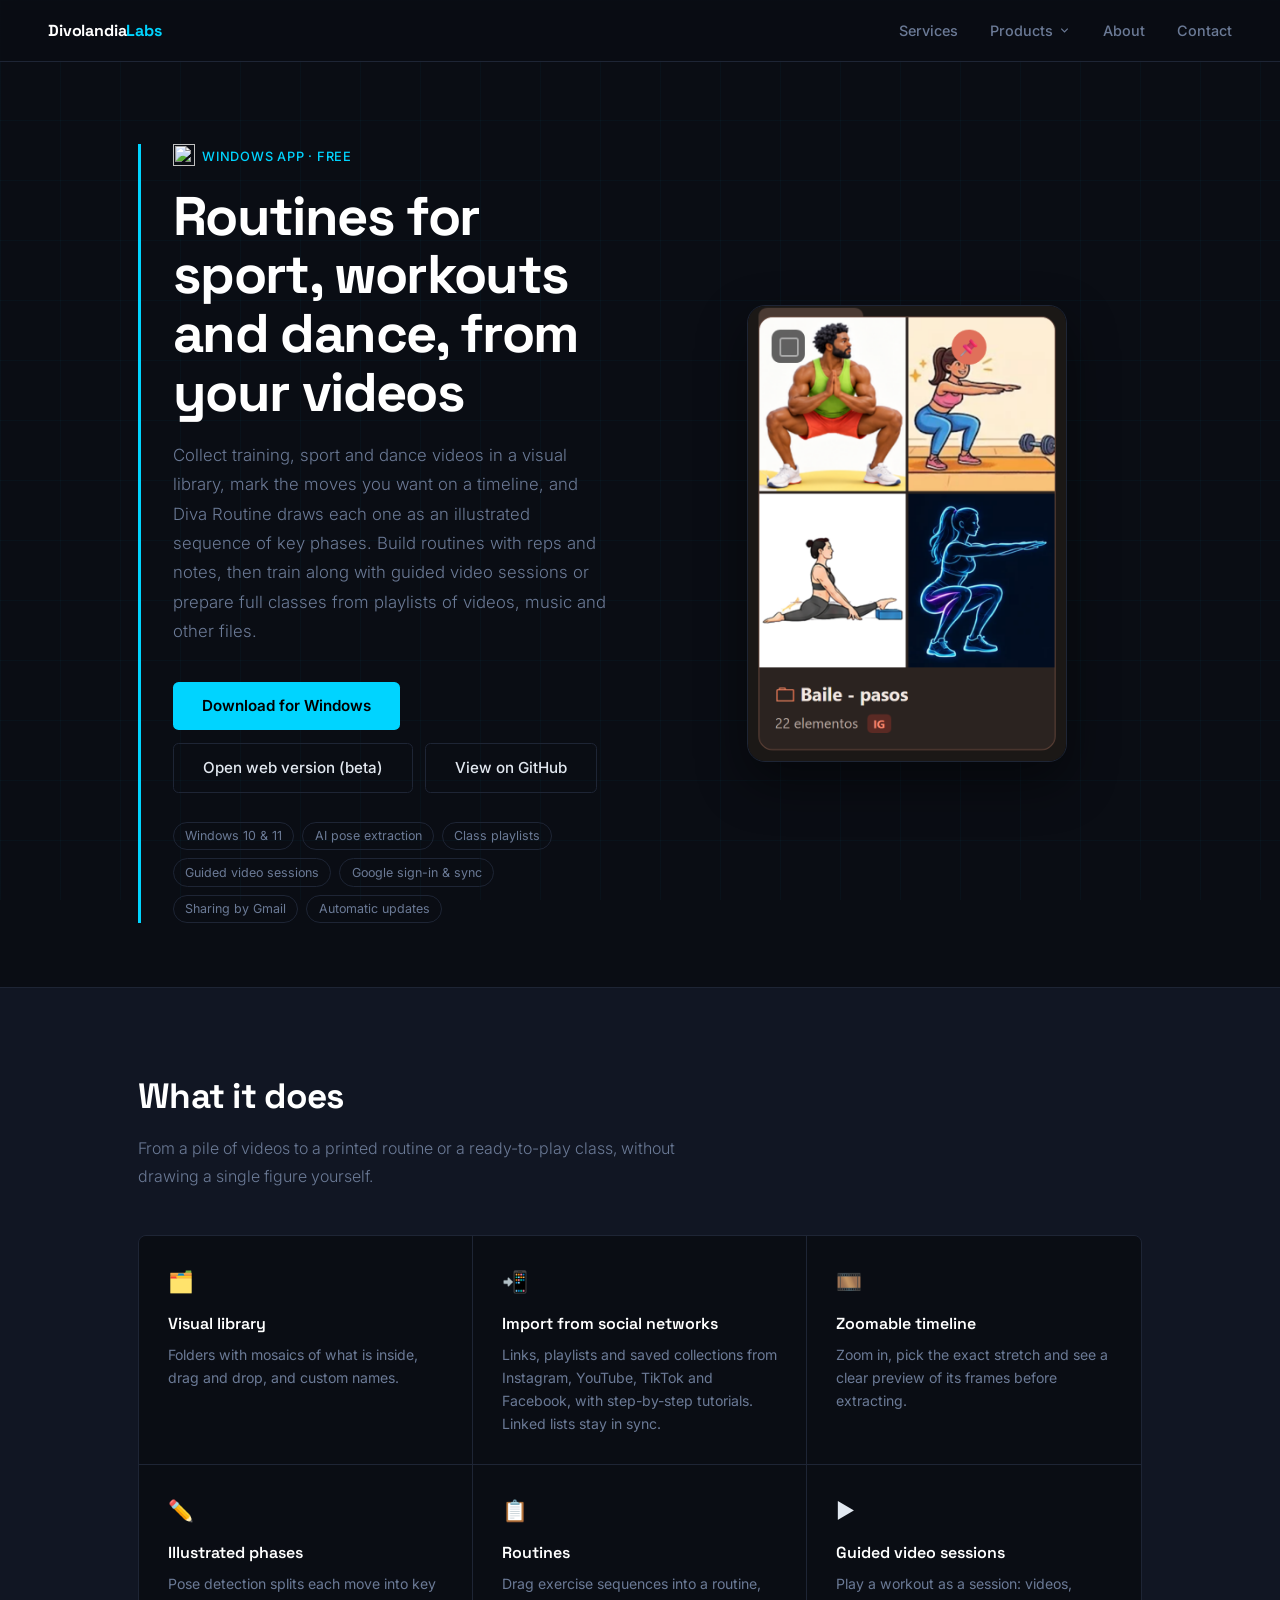
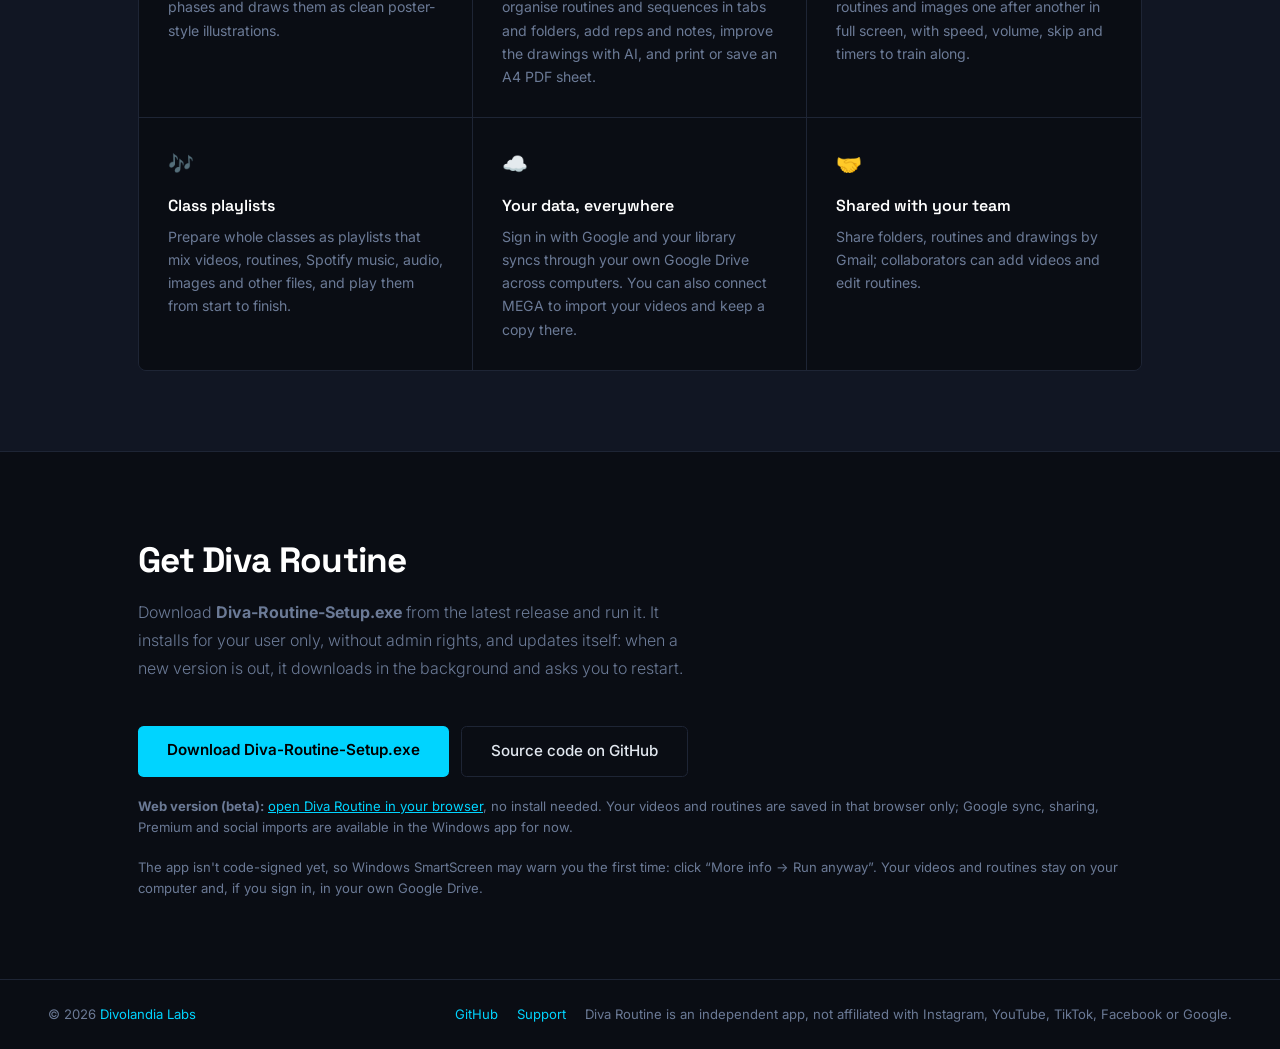
==== commit 9fa3b9ff: "update: diva-routine — hero shows an illustrated example folder Co-Authored-By: Claude Opus 5.5 <nor" ====
--- a/diva-routine/index.html
+++ b/diva-routine/index.html
@@ -91,7 +91,7 @@
           <span class="p-tag">Automatic updates</span>
         </div>
       </div>
-      <img class="p-logo p-shot" src="img/example-element.png" width="423" height="624" alt="Diva Routine: an exercise sequence with its illustrated figure" />
+      <img class="p-logo p-shot" src="img/example-element.png" width="364" height="520" alt="Diva Routine: a library folder of dance steps" />
     </section>
 
     <section class="p-section alt">
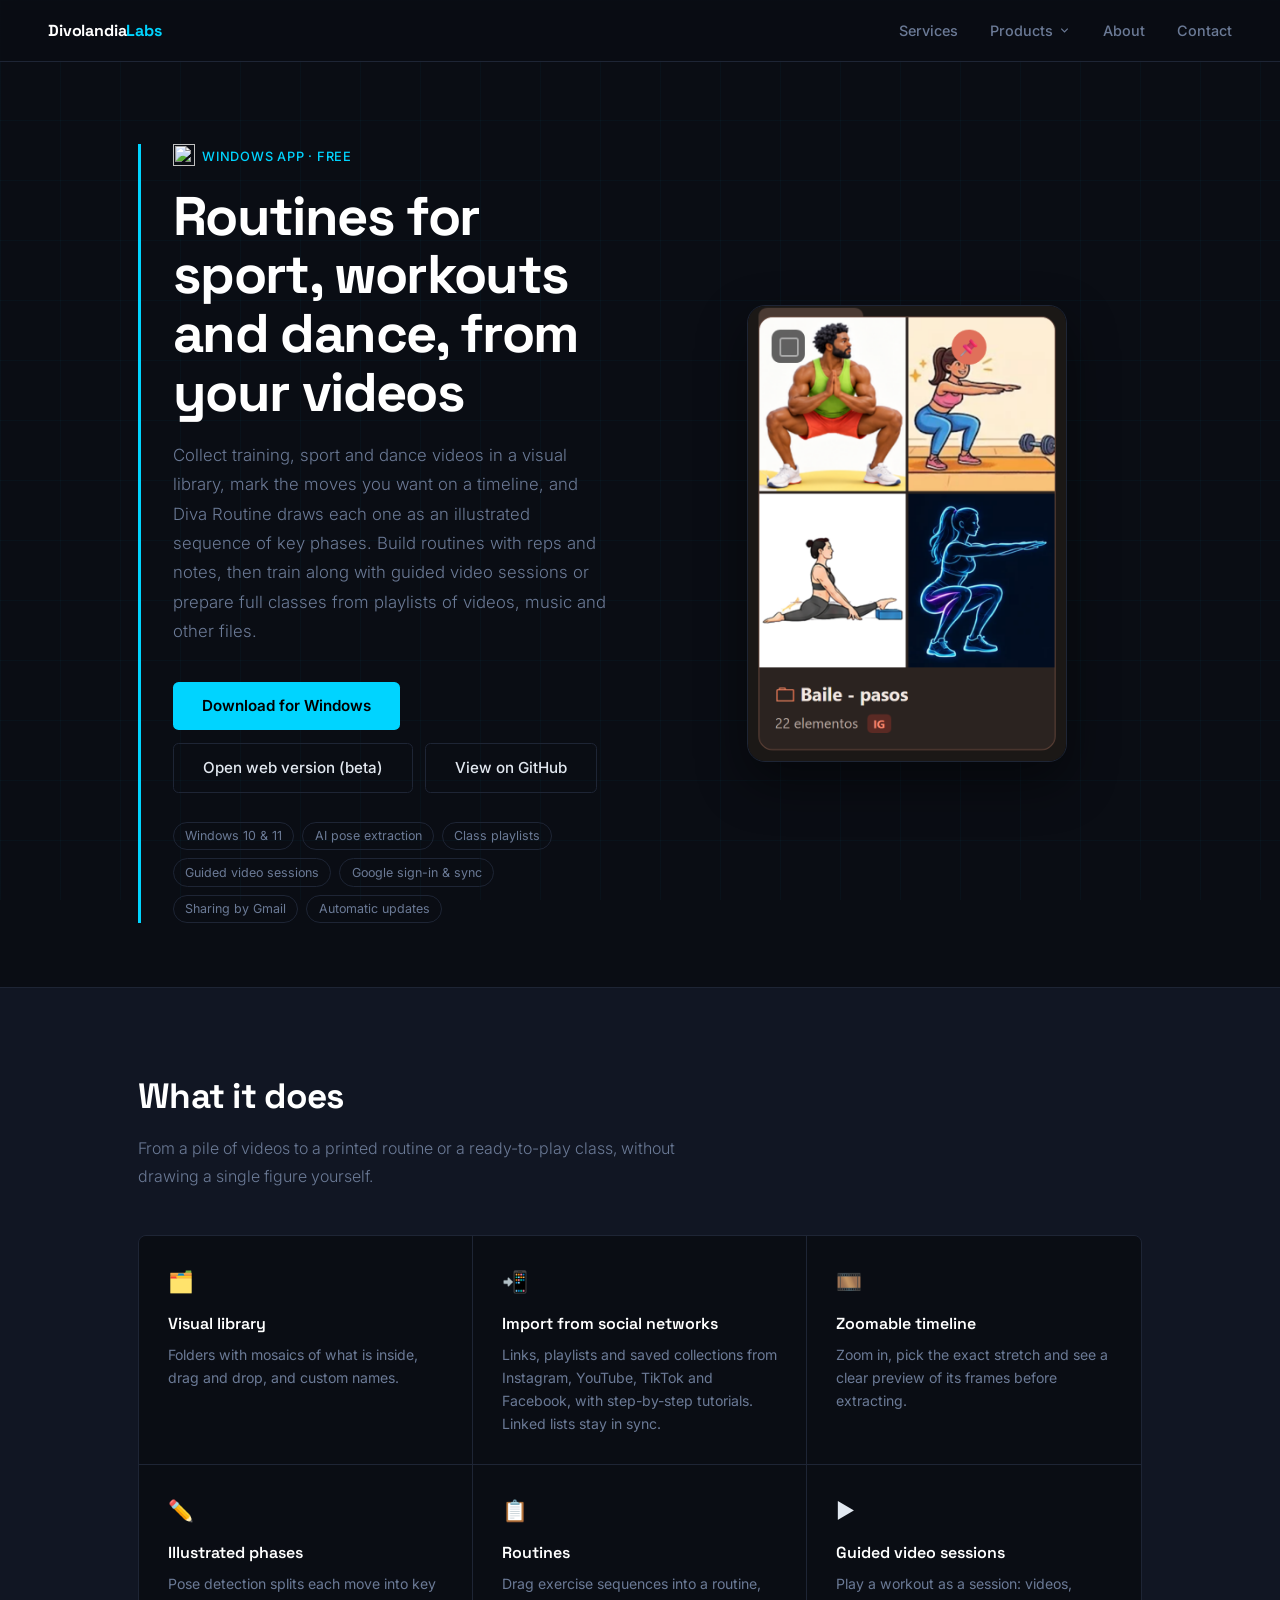
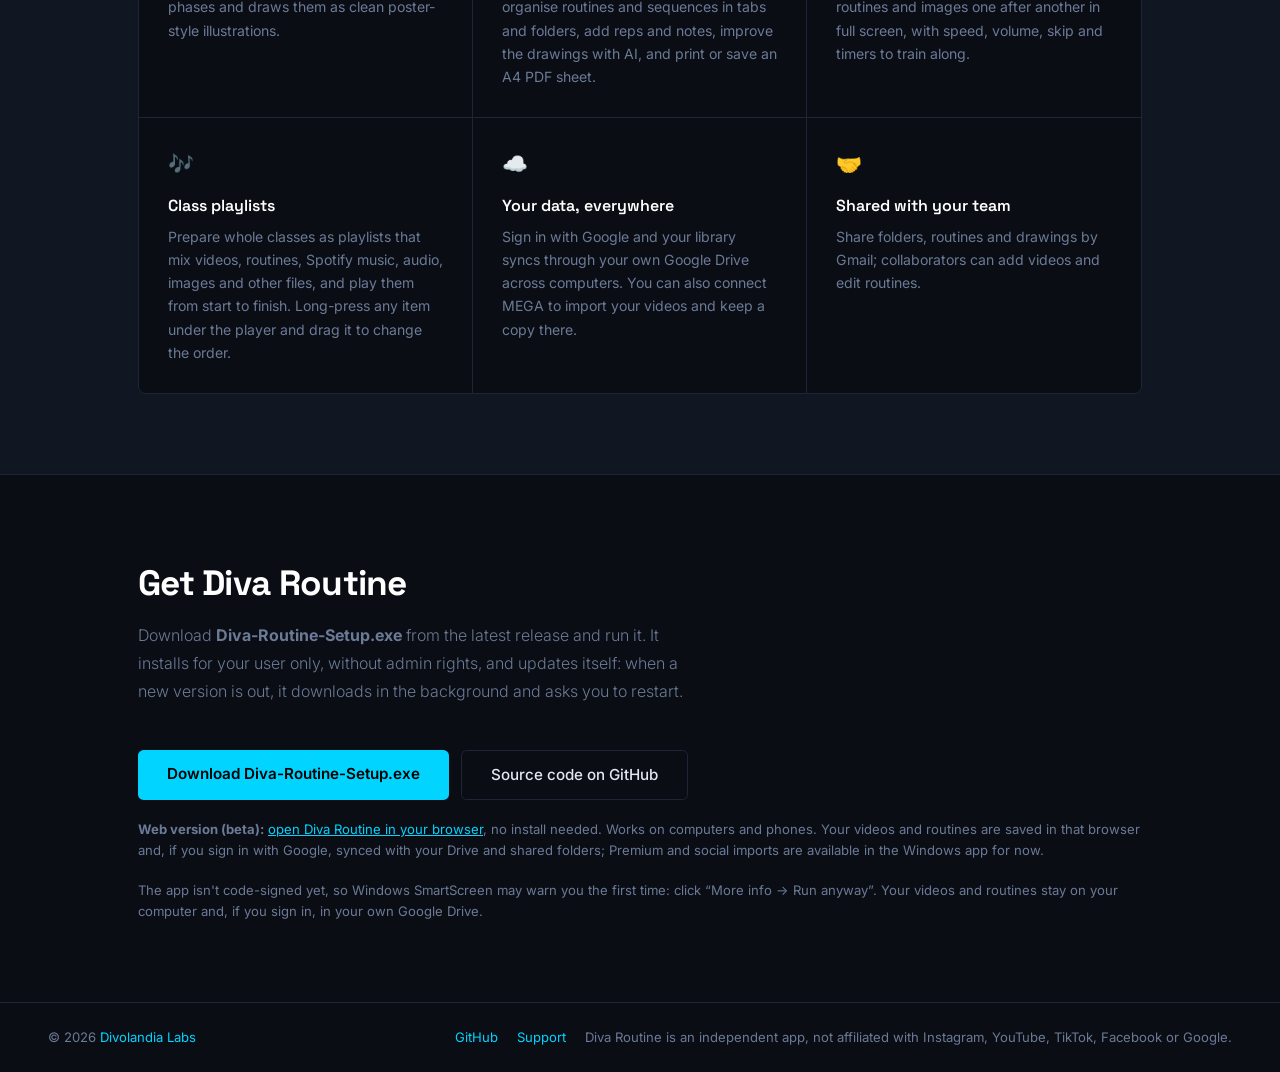
==== commit 17baf309: "update: diva-routine — web version syncs with Google, reorder class items by dragging Co-Authored-By" ====
--- a/diva-routine/index.html
+++ b/diva-routine/index.html
@@ -134,7 +134,7 @@
           <div class="feature">
             <div class="feature-icon" aria-hidden="true">🎶</div>
             <h3>Class playlists</h3>
-            <p>Prepare whole classes as playlists that mix videos, routines, Spotify music, audio, images and other files, and play them from start to finish.</p>
+            <p>Prepare whole classes as playlists that mix videos, routines, Spotify music, audio, images and other files, and play them from start to finish. Long-press any item under the player and drag it to change the order.</p>
           </div>
           <div class="feature">
             <div class="feature-icon" aria-hidden="true">☁️</div>
@@ -160,7 +160,7 @@
           <a href="https://github.com/DivolandiaLabs/diva-routine/releases/latest" class="btn-primary" target="_blank" rel="noopener">Download Diva-Routine-Setup.exe</a>
           <a href="https://github.com/DivolandiaLabs/diva-routine" class="btn-ghost" target="_blank" rel="noopener">Source code on GitHub</a>
         </div>
-        <p class="note"><strong>Web version (beta):</strong> <a href="app/">open Diva Routine in your browser</a>, no install needed. Your videos and routines are saved in that browser only; Google sync, sharing, Premium and social imports are available in the Windows app for now.</p>
+        <p class="note"><strong>Web version (beta):</strong> <a href="app/">open Diva Routine in your browser</a>, no install needed. Works on computers and phones. Your videos and routines are saved in that browser and, if you sign in with Google, synced with your Drive and shared folders; Premium and social imports are available in the Windows app for now.</p>
         <p class="note">The app isn't code-signed yet, so Windows SmartScreen may warn you the first time: click “More info → Run anyway”. Your videos and routines stay on your computer and, if you sign in, in your own Google Drive.</p>
       </div>
     </section>
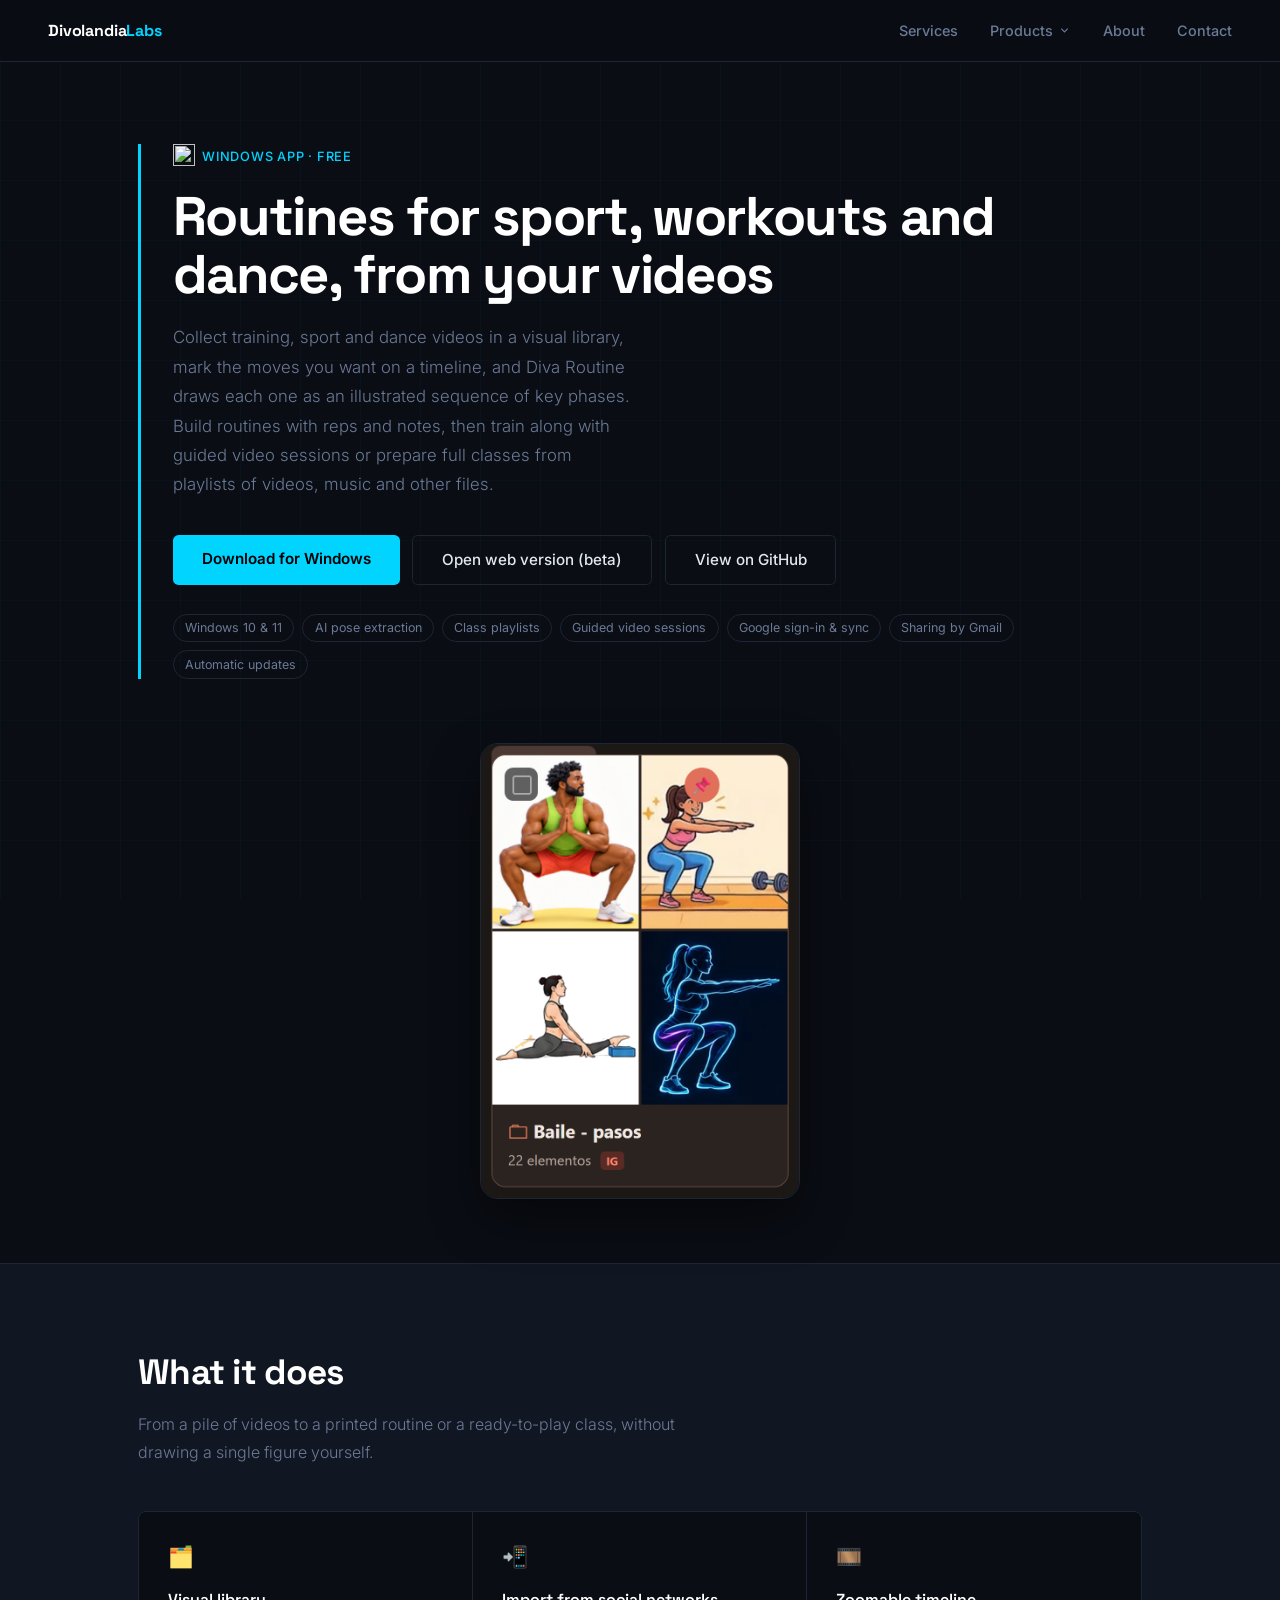
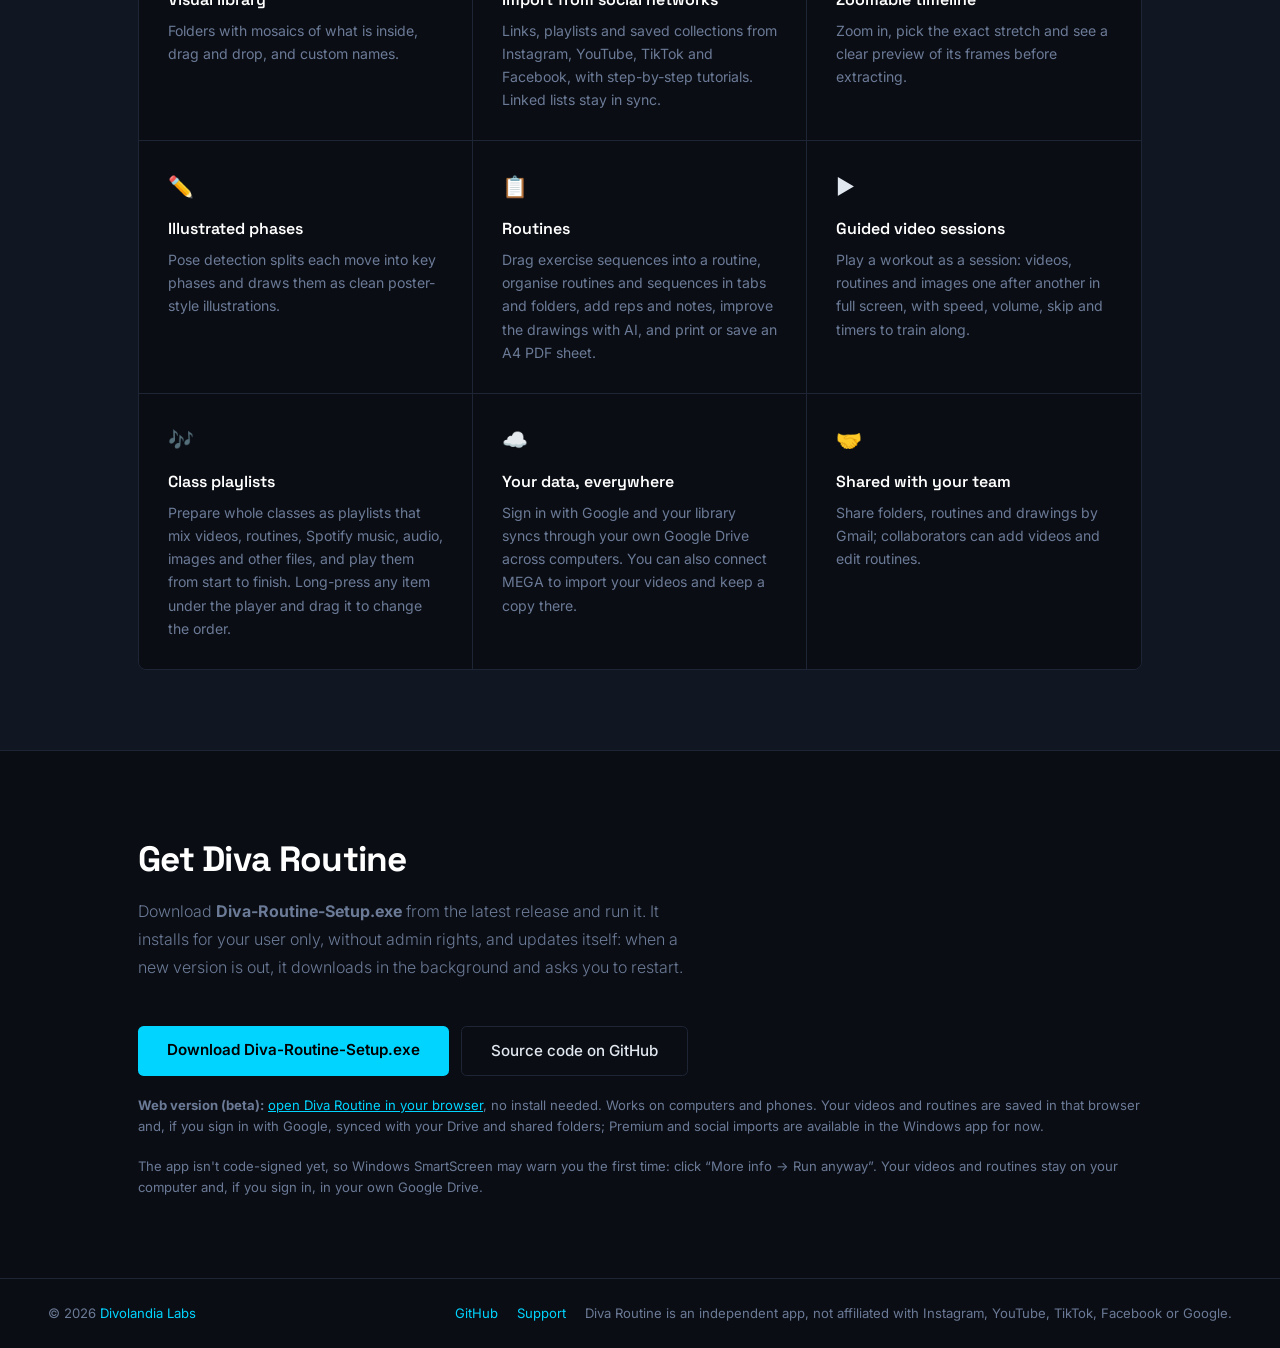
==== commit 80b19d30: "Center the Diva Routine screenshot below the introduction" ====
--- a/diva-routine/index.html
+++ b/diva-routine/index.html
@@ -22,6 +22,7 @@
   <link href="https://fonts.googleapis.com/css2?family=Space+Grotesk:wght@300;400;500;700&family=Inter:wght@300;400;500&display=swap" rel="stylesheet" />
   <link rel="stylesheet" href="../products.css" />
   <style>
+    .p-hero { grid-template-columns: minmax(0, 1fr); }
     .p-eyebrow img { width: 22px; height: 22px; vertical-align: -5px; margin-right: .45rem; }
     .p-logo { width: min(320px, 70vw); height: auto; justify-self: center; }
     .p-shot { border-radius: 18px; box-shadow: 0 20px 50px rgb(0 0 0 / 0.45); }
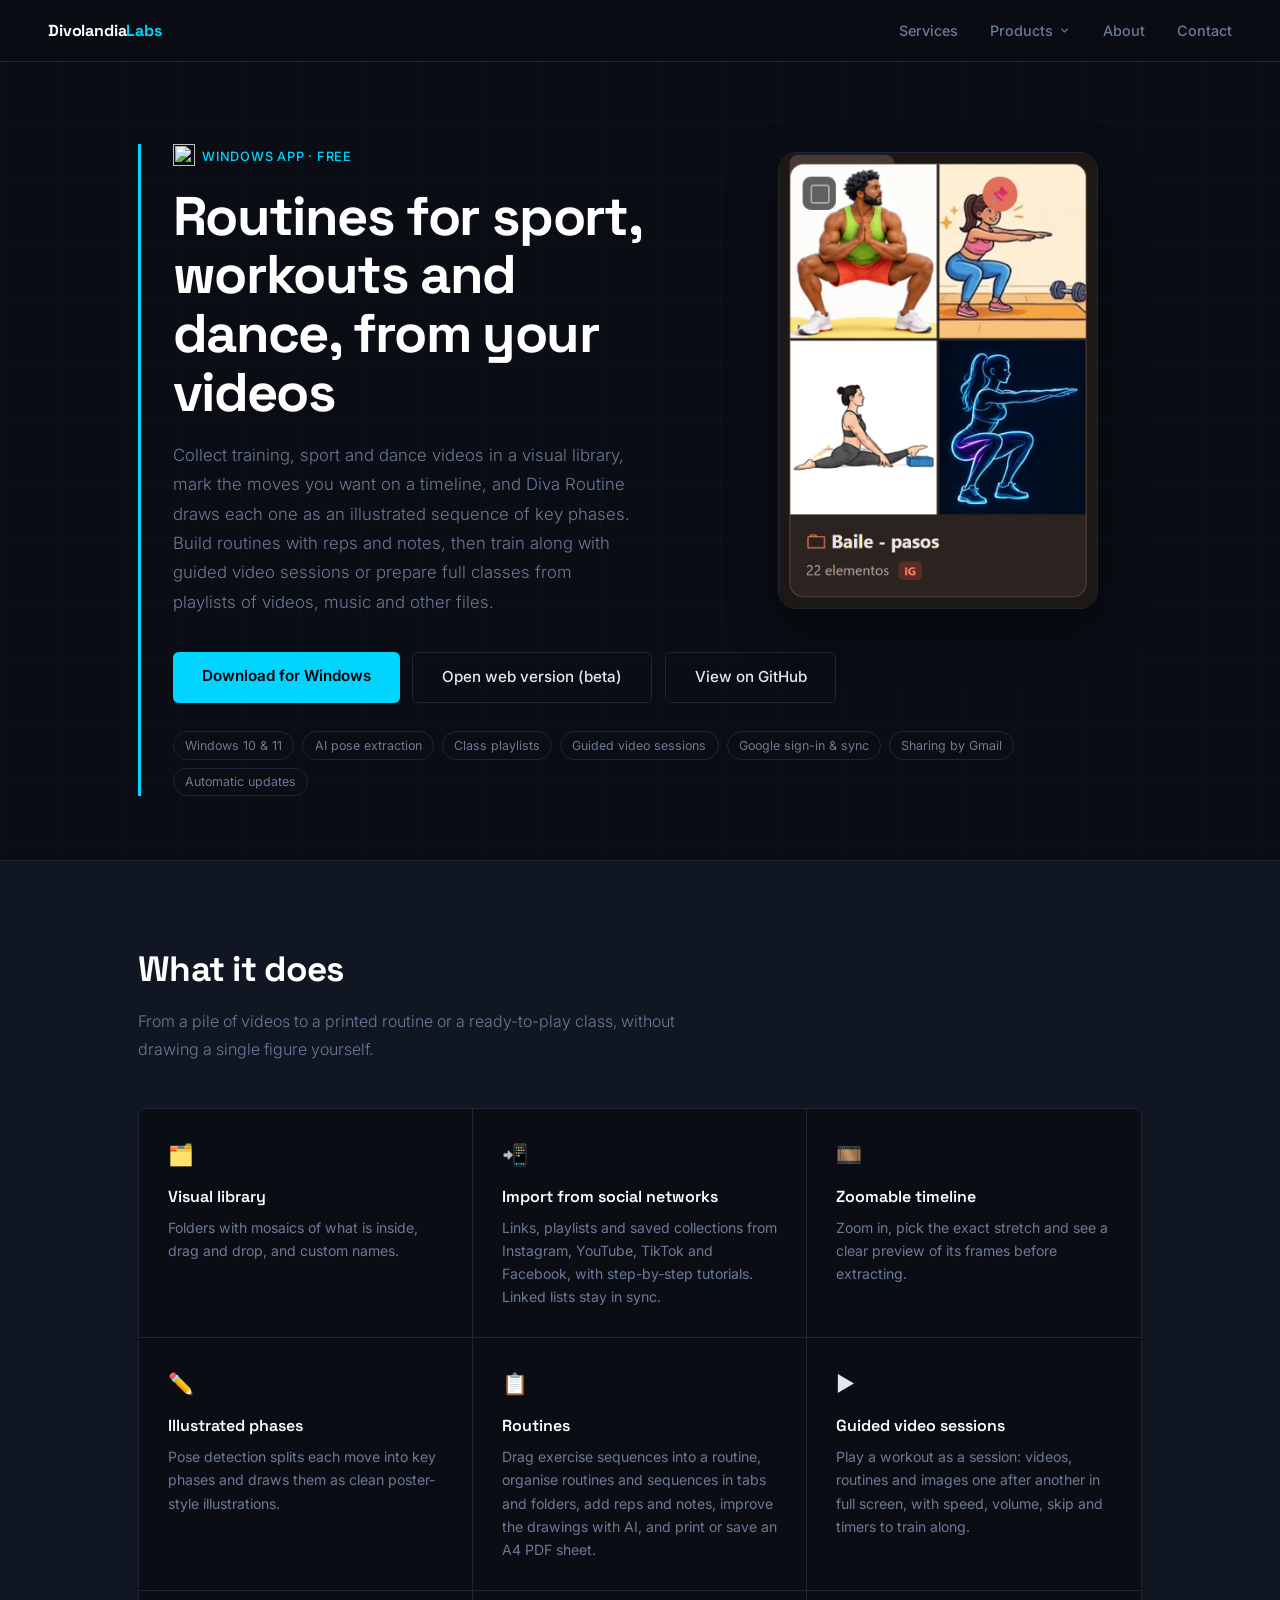
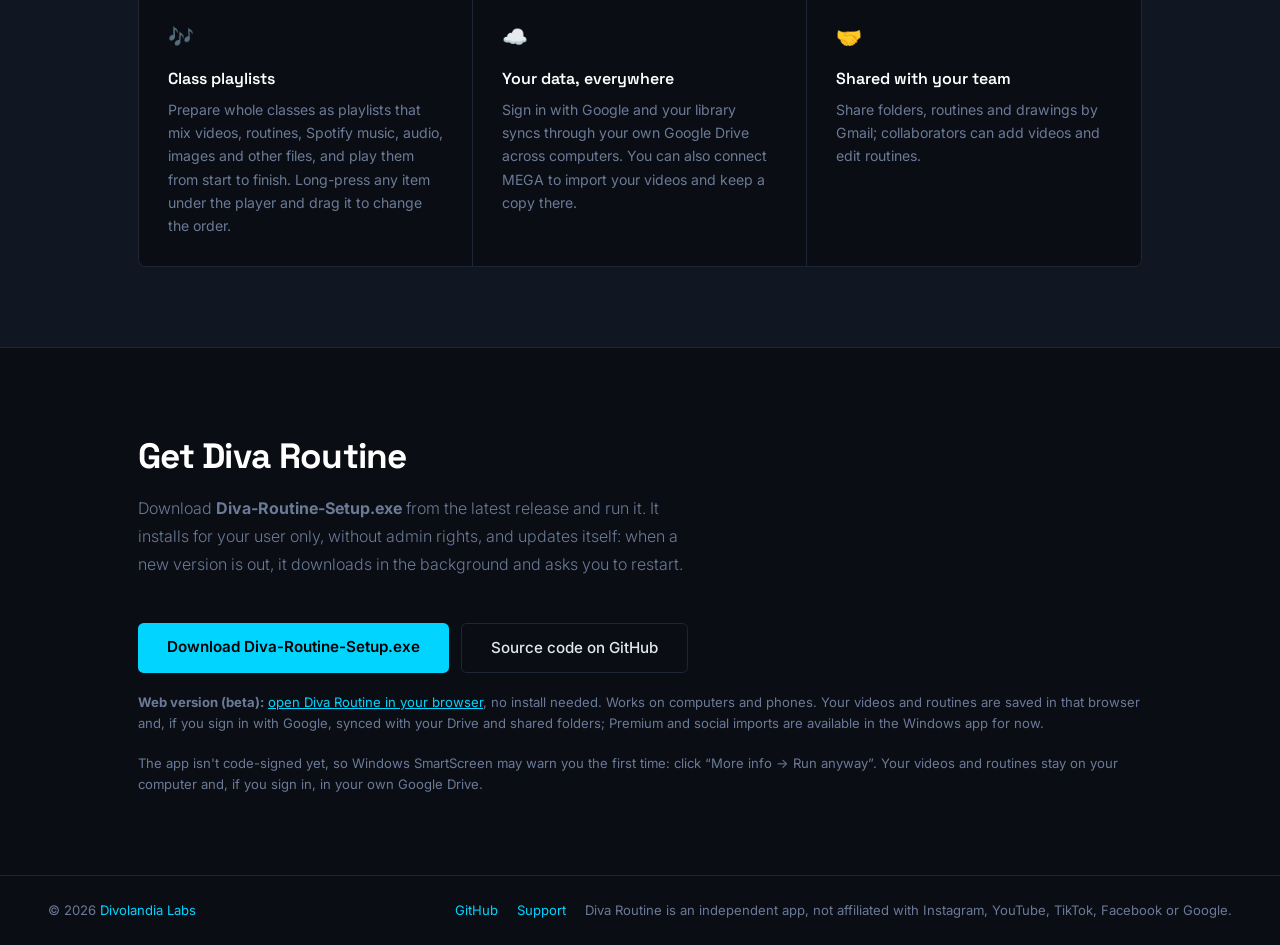
==== commit 35369b22: "Align the Diva Routine image beside the introduction text" ====
--- a/diva-routine/index.html
+++ b/diva-routine/index.html
@@ -23,9 +23,22 @@
   <link rel="stylesheet" href="../products.css" />
   <style>
     .p-hero { grid-template-columns: minmax(0, 1fr); }
+    .p-hero-intro {
+      display: grid;
+      grid-template-columns: minmax(0, 1fr) minmax(0, .8fr);
+      align-items: center;
+      column-gap: clamp(.75rem, 4vw, 4rem);
+      margin-bottom: 2.2rem;
+    }
+    .p-hero-intro .p-sub { margin-bottom: 0; }
     .p-eyebrow img { width: 22px; height: 22px; vertical-align: -5px; margin-right: .45rem; }
-    .p-logo { width: min(320px, 70vw); height: auto; justify-self: center; }
+    .p-logo { width: min(320px, 100%); height: auto; justify-self: center; }
     .p-shot { border-radius: 18px; box-shadow: 0 20px 50px rgb(0 0 0 / 0.45); }
+    @media (max-width: 768px) {
+      .p-hero-intro { grid-template-columns: minmax(0, 1fr) 32%; }
+      .p-hero-copy { display: contents; }
+      .p-hero-copy > :is(.p-eyebrow, h1) { grid-column: 1 / -1; }
+    }
   </style>
 </head>
 <body>
@@ -74,9 +87,14 @@
   <main>
     <section class="p-hero">
       <div class="p-hero-left">
-        <p class="p-eyebrow"><img src="img/icon.png" alt="" />Windows app · free</p>
-        <h1>Routines for sport, workouts and dance, from your videos</h1>
-        <p class="p-sub">Collect training, sport and dance videos in a visual library, mark the moves you want on a timeline, and Diva Routine draws each one as an illustrated sequence of key phases. Build routines with reps and notes, then train along with guided video sessions or prepare full classes from playlists of videos, music and other files.</p>
+        <div class="p-hero-intro">
+          <div class="p-hero-copy">
+            <p class="p-eyebrow"><img src="img/icon.png" alt="" />Windows app · free</p>
+            <h1>Routines for sport, workouts and dance, from your videos</h1>
+            <p class="p-sub">Collect training, sport and dance videos in a visual library, mark the moves you want on a timeline, and Diva Routine draws each one as an illustrated sequence of key phases. Build routines with reps and notes, then train along with guided video sessions or prepare full classes from playlists of videos, music and other files.</p>
+          </div>
+          <img class="p-logo p-shot" src="img/example-element.png" width="364" height="520" alt="Diva Routine: a library folder of dance steps" />
+        </div>
         <div class="p-actions">
           <a href="https://github.com/DivolandiaLabs/diva-routine/releases/latest" class="btn-primary" target="_blank" rel="noopener">Download for Windows</a>
           <a href="app/" class="btn-ghost">Open web version (beta)</a>
@@ -92,7 +110,6 @@
           <span class="p-tag">Automatic updates</span>
         </div>
       </div>
-      <img class="p-logo p-shot" src="img/example-element.png" width="364" height="520" alt="Diva Routine: a library folder of dance steps" />
     </section>
 
     <section class="p-section alt">
